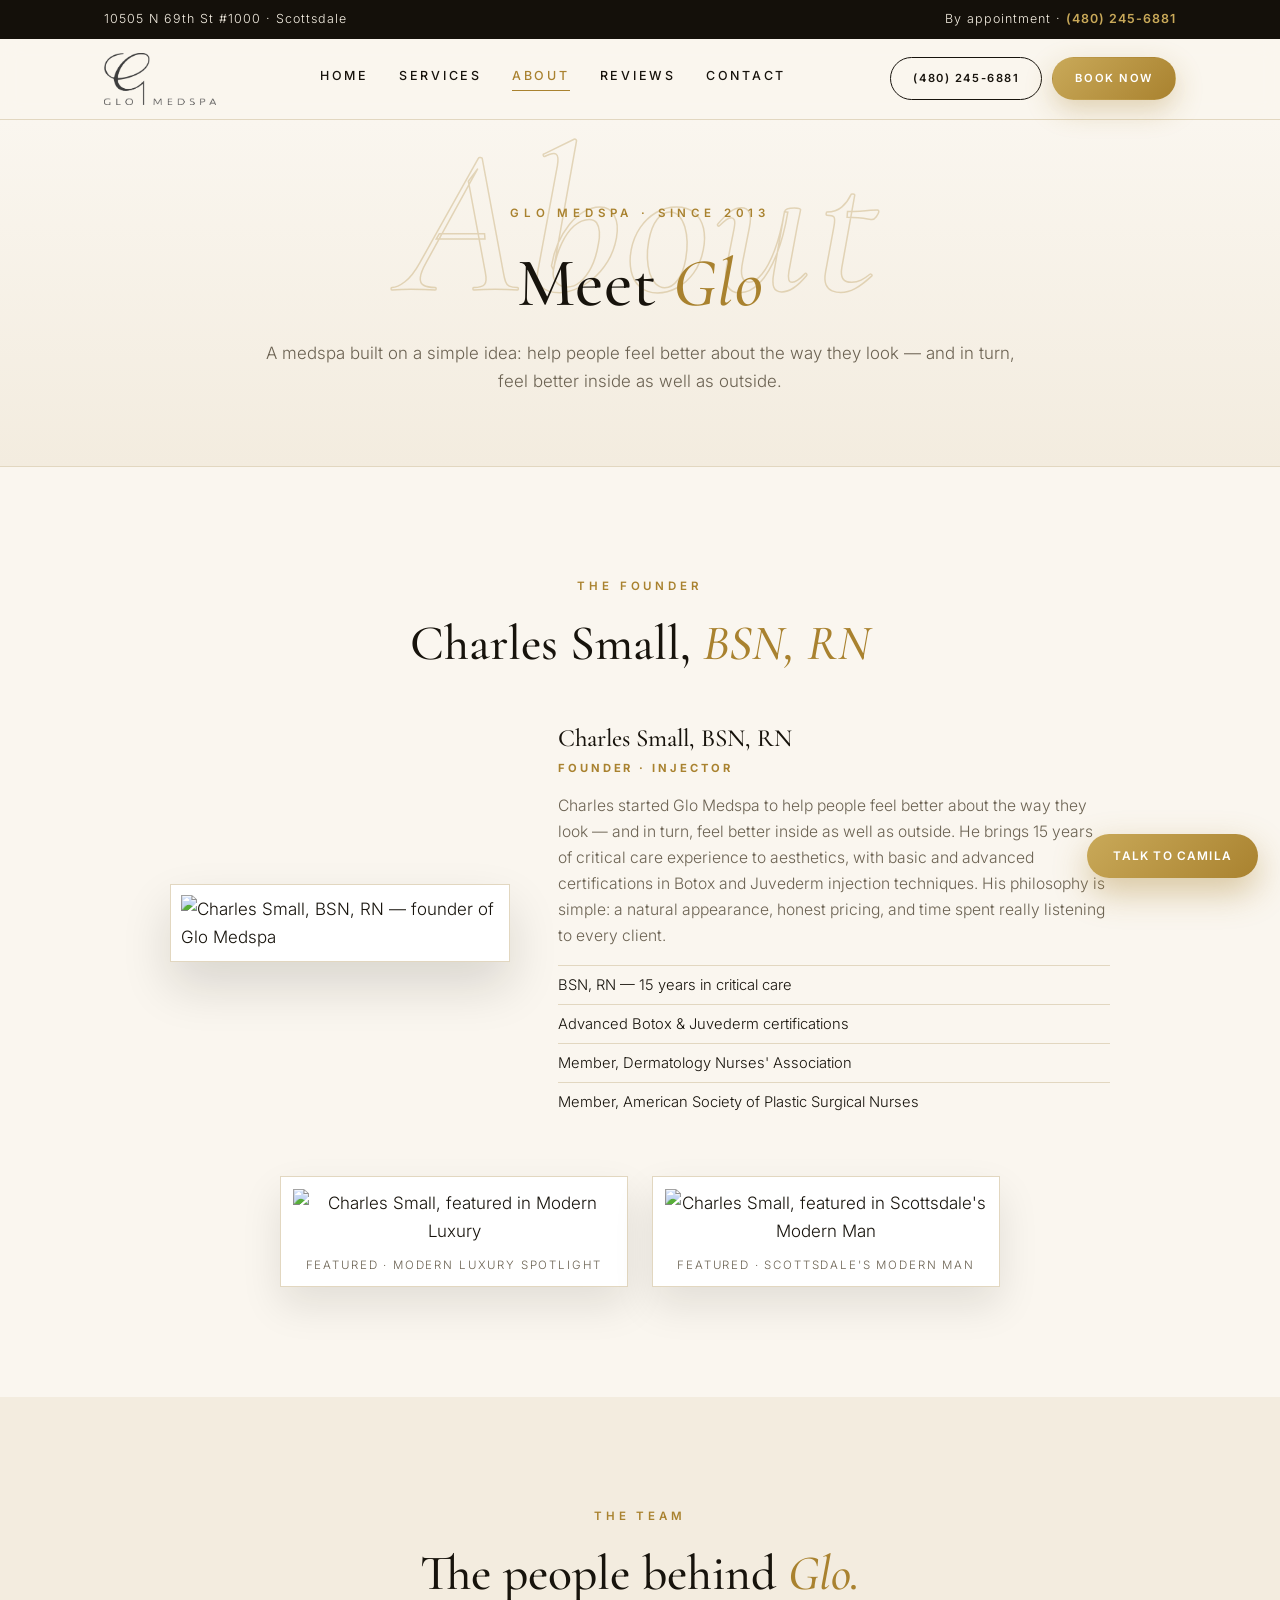
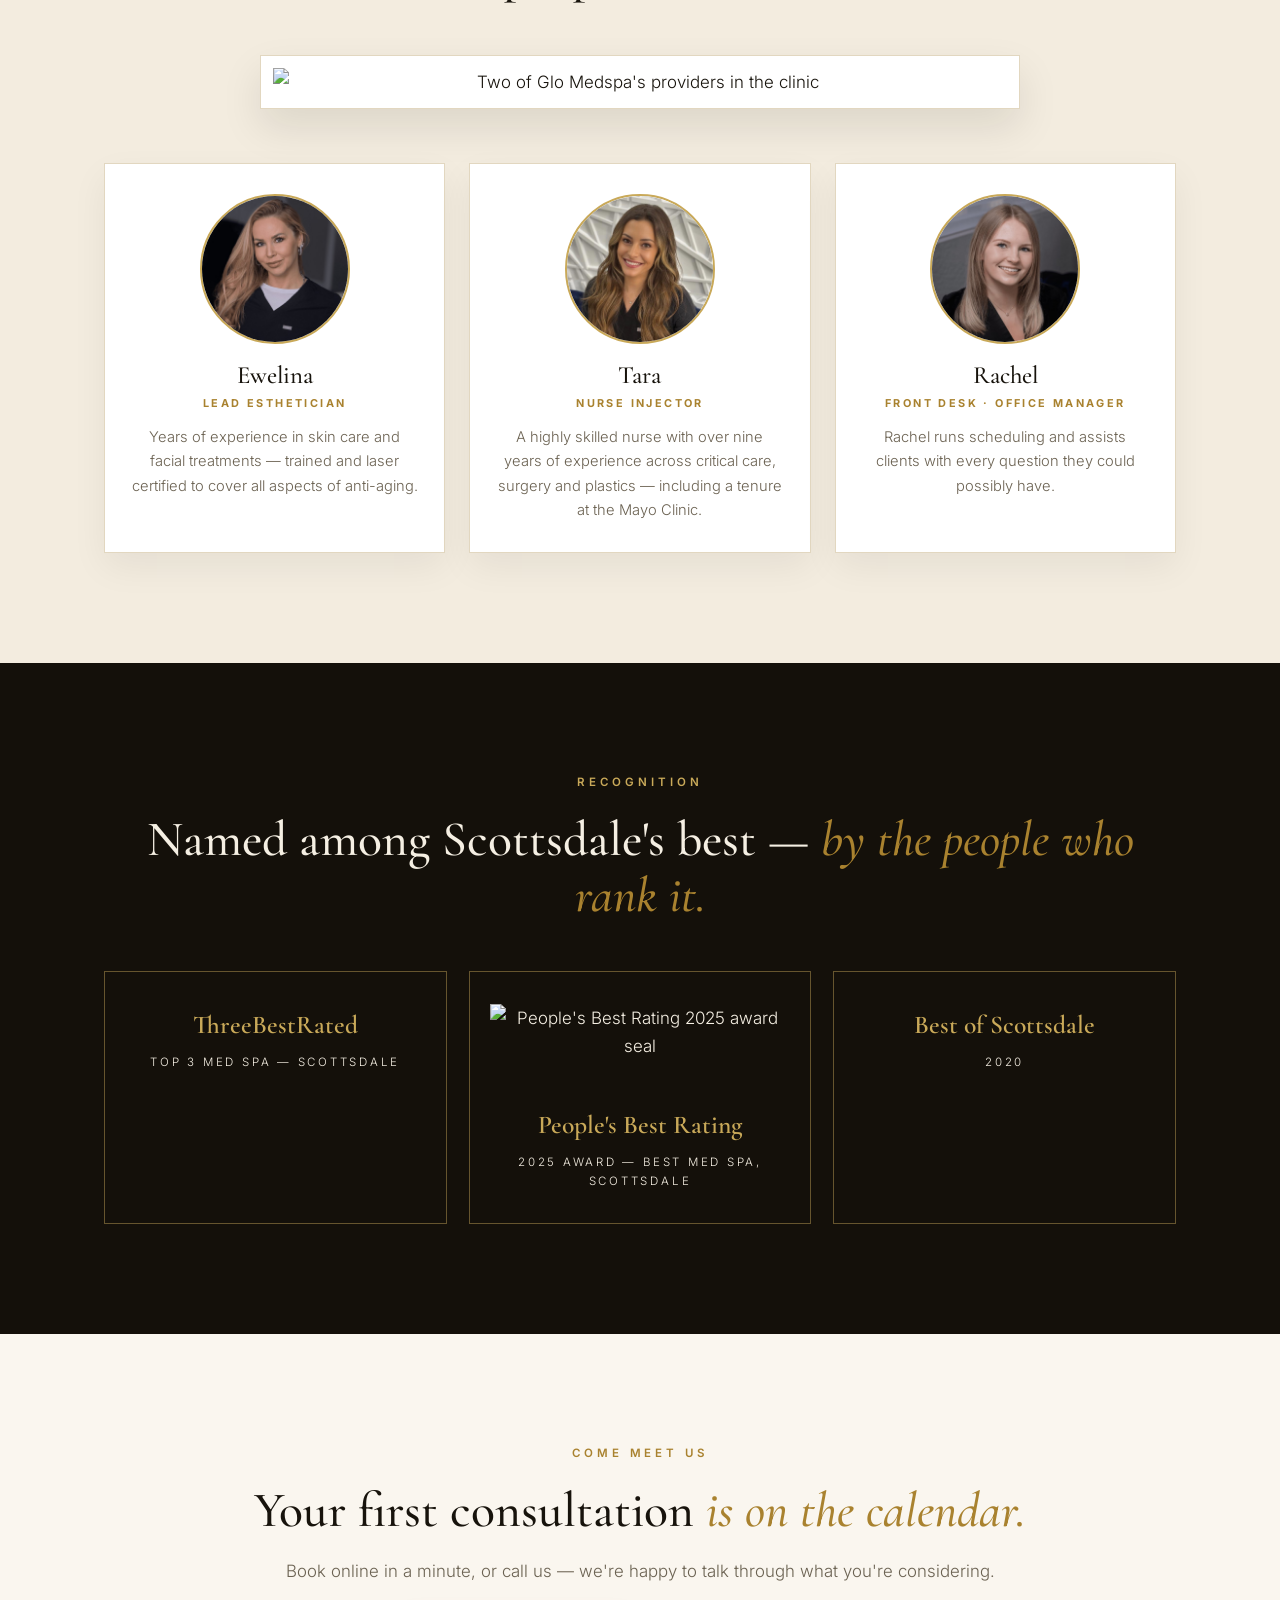
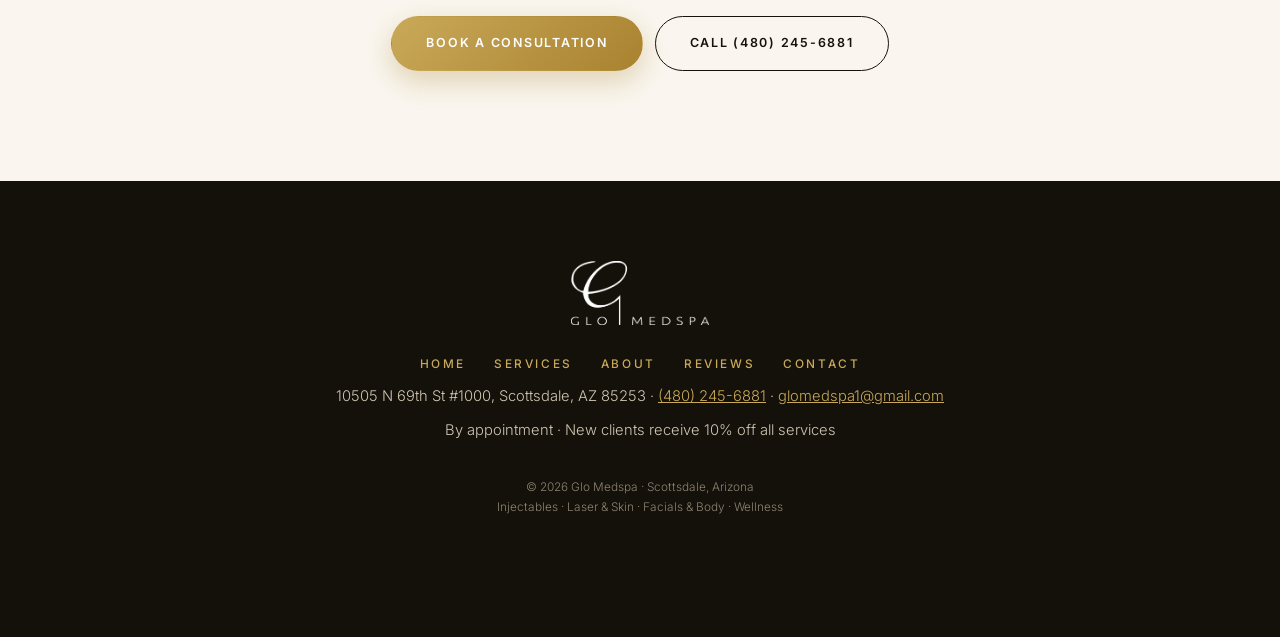
==== about.html @ 13fb78e5 "Replace site with new 5-page version - root files" ====
<!DOCTYPE html>
<html lang="en">
<head>
<meta charset="UTF-8">
<meta name="viewport" content="width=device-width, initial-scale=1.0">
<title>About — Glo Medspa | Scottsdale, AZ</title>
<meta name="description" content="Meet Charles Small, BSN, RN — founder of Glo Medspa in Scottsdale — and the team behind Glo: Ewelina, Tara and Rachel. Natural results, honest advice, never any pressure.">
<link rel="preconnect" href="https://fonts.googleapis.com">
<link rel="preconnect" href="https://fonts.gstatic.com" crossorigin>
<link href="https://fonts.googleapis.com/css2?family=Cormorant+Garamond:ital,wght@0,400;0,500;0,600;1,400;1,500&family=Inter:wght@300;400;500;600;700&display=swap" rel="stylesheet">
<link rel="stylesheet" href="styles.css">
<script type="application/ld+json">{"@context": "https://schema.org", "@type": "MedicalSpa", "name": "Glo Medspa", "telephone": "(480) 245-6881", "email": "glomedspa1@gmail.com", "address": {"@type": "PostalAddress", "streetAddress": "10505 N 69th St #1000", "addressLocality": "Scottsdale", "addressRegion": "AZ", "postalCode": "85253", "addressCountry": "US"}}</script>
<meta property="og:title" content="About — Glo Medspa, Scottsdale">
<meta property="og:description" content="Meet Charles Small and the team behind Glo Medspa — natural results, honest advice, never any pressure.">
<meta property="og:type" content="website">
<meta property="og:image" content="assets/charles-scrubs.jpg">
<link rel="icon" type="image/png" href="favicon.png">
</head>
<body>

<div class="topbar"><div class="wrap">
<span>10505 N 69th St #1000 · Scottsdale</span>
<span>By appointment · <a href="tel:+14802456881">(480) 245-6881</a></span>
</div></div>

<header class="site"><div class="wrap">
<a class="brand" href="index.html"><img src="assets/logo.png" alt="Glo Medspa"></a>
<nav class="main"><a href="index.html">Home</a><a href="services.html">Services</a><a href="about.html" class="active">About</a><a href="reviews.html">Reviews</a><a href="contact.html">Contact</a></nav>
<div class="head-cta"><a class="btn ghost small" href="tel:+14802456881">(480) 245-6881</a><a class="btn solid small" href="https://booknow.appointment-plus.com/82k0ek10/" target="_blank" rel="noopener">Book Now</a></div>
</div></header>

<section class="page-hero">
<div class="ghostword" aria-hidden="true">About</div>
<div class="wrap center">
<p class="eyebrow">Glo Medspa · Since 2013</p>
<h1>Meet <em>Glo</em></h1>
<p class="lede">A medspa built on a simple idea: help people feel better about the way they look — and in turn, feel better inside as well as outside.</p>
</div>
</section>

<section><div class="wrap center">
<div class="kicker">The Founder</div>
<h2>Charles Small, <em>BSN, RN</em></h2>
<div class="person"><img src="assets/charles-scrubs.jpg" alt="Charles Small, BSN, RN — founder of Glo Medspa"><div>
<h3>Charles Small, BSN, RN</h3><div class="role">Founder · Injector</div>
<p>Charles started Glo Medspa to help people feel better about the way they look — and in turn, feel better inside as well as outside. He brings 15 years of critical care experience to aesthetics, with basic and advanced certifications in Botox and Juvederm injection techniques. His philosophy is simple: a natural appearance, honest pricing, and time spent really listening to every client.</p>
<ul><li>BSN, RN — 15 years in critical care</li><li>Advanced Botox &amp; Juvederm certifications</li><li>Member, Dermatology Nurses' Association</li><li>Member, American Society of Plastic Surgical Nurses</li></ul>
</div></div>
<div class="features">
<figure><img src="assets/charles-armchair.jpg" alt="Charles Small, featured in Modern Luxury" loading="lazy"><figcaption>Featured · Modern Luxury Spotlight</figcaption></figure>
<figure><img src="assets/charles-doorway.jpg" alt="Charles Small, featured in Scottsdale's Modern Man" loading="lazy"><figcaption>Featured · Scottsdale's Modern Man</figcaption></figure>
</div>
</div></section>

<section style="background:var(--paper2)"><div class="wrap center">
<div class="kicker">The Team</div>
<h2>The people behind <em>Glo.</em></h2>
<figure class="wide-photo"><img src="assets/team-providers.jpg" alt="Two of Glo Medspa's providers in the clinic" loading="lazy"></figure>
<div class="team-grid">
<article class="member"><img src="assets/ewelina.jpg" alt="Ewelina, lead esthetician at Glo Medspa" loading="lazy"><h3>Ewelina</h3><div class="role">Lead Esthetician</div><p>Years of experience in skin care and facial treatments — trained and laser certified to cover all aspects of anti-aging.</p></article>
<article class="member"><img src="assets/tara.jpg" alt="Tara, nurse injector at Glo Medspa" loading="lazy"><h3>Tara</h3><div class="role">Nurse Injector</div><p>A highly skilled nurse with over nine years of experience across critical care, surgery and plastics — including a tenure at the Mayo Clinic.</p></article>
<article class="member"><img src="assets/rachel.jpg" alt="Rachel, front desk and office manager at Glo Medspa" loading="lazy"><h3>Rachel</h3><div class="role">Front Desk · Office Manager</div><p>Rachel runs scheduling and assists clients with every question they could possibly have.</p></article>
</div>
</div></section>

<section class="awards"><div class="wrap center">
<div class="kicker" style="color:var(--gold-soft)">Recognition</div>
<h2 class="on-dark">Named among Scottsdale's best — <em>by the people who rank it.</em></h2>
<div class="award-row">
<div class="award"><div class="big">ThreeBestRated</div><div class="small">Top 3 Med Spa — Scottsdale</div></div>
<div class="award"><img class="seal" src="assets/award-seal.png" alt="People's Best Rating 2025 award seal"><div class="big">People's Best Rating</div><div class="small">2025 Award — Best Med Spa, Scottsdale</div></div>
<div class="award"><div class="big">Best of Scottsdale</div><div class="small">2020</div></div>
</div>
</div></section>

<section class="cta-band" style="background:var(--paper);border-top:none"><div class="wrap center">
<div class="kicker">Come Meet Us</div>
<h2>Your first consultation <em>is on the calendar.</em></h2>
<p class="lede">Book online in a minute, or call us — we're happy to talk through what you're considering.</p>
<div class="btns"><a class="btn solid" href="https://booknow.appointment-plus.com/82k0ek10/" target="_blank" rel="noopener">Book a Consultation</a><a class="btn ghost" href="tel:+14802456881">Call (480) 245-6881</a></div>
</div></section>

<footer class="site"><div class="wrap">
<img class="foot-logo" src="assets/logo.png" alt="Glo Medspa">
<nav class="foot-nav"><a href="index.html">Home</a><a href="services.html">Services</a><a href="about.html">About</a><a href="reviews.html">Reviews</a><a href="contact.html">Contact</a></nav>
<p class="foot-line">10505 N 69th St #1000, Scottsdale, AZ 85253 · <a href="tel:+14802456881">(480) 245-6881</a> · <a href="mailto:glomedspa1@gmail.com">glomedspa1@gmail.com</a></p>
<p class="foot-line">By appointment · New clients receive 10% off all services</p>
<p class="foot-small">© 2026 Glo Medspa · Scottsdale, Arizona<br>Injectables · Laser &amp; Skin · Facials &amp; Body · Wellness</p>
</div></footer>

<div class="stickybar"><a href="tel:+14802456881">Call</a><a class="primary" href="https://booknow.appointment-plus.com/82k0ek10/" target="_blank" rel="noopener">Book</a><a href="https://www.google.com/maps/search/?api=1&query=10505+N+69th+St+%231000+Scottsdale+AZ+85253" target="_blank" rel="noopener">Directions</a></div>
<button class="chat-launcher" id="chatOpen" type="button">Talk to Camila</button>
<div class="chat-panel" id="chatPanel">
<div class="cp-head"><div class="nm">Camila — Glo Medspa</div><div class="lbl">Front Desk</div></div>
<div class="cp-body" id="cpBody"><div class="cp-msg" id="cpGreeting"></div></div>
<div class="cp-quick" id="cpQuick"></div>
<div class="cp-foot">Prefer to call? <a href="tel:+14802456881">(480) 245-6881</a></div>
</div>
<script>window.BIZ = {"name": "Glo Medspa", "short": "Glo", "phone": "(480) 245-6881", "tel": "+14802456881", "kb": {"greeting": "Hi, thanks for calling Glo Medspa, this is Camila — how can I help you today?", "services": "Glo offers injectables (Botox, Dysport, fillers, PDO threads), laser treatments, facials, body contouring and wellness injections. What are you interested in?", "book": "Wonderful — you can book instantly on our booking page, or give me your name and what you'd like, and I'll capture the request now.", "location": "We're at 10505 N 69th St #1000, Scottsdale. Directions are on the Contact page.", "price": "Pricing depends on your treatment plan, so Charles goes over it honestly at your consultation — no pressure, ever. New clients receive 10% off all services. Shall I book you a consultation?", "hours": "Glo sees clients by appointment, and same-day appointments are often available. I can book you right now — what day works for you?"}};</script>
<script src="widget.js"></script>
</body>
</html>
---- styles.css ----
:root{
  --paper:#FAF6EF; --paper2:#F3ECDF; --ink:#17130C; --ink2:#241D12;
  --gold:#A9822F; --gold-soft:#C9A959; --line:#E2D7C0; --mut:#6B6252;
  --dark:#14100A; --bone:#F5EFE3;
  --serif:'Cormorant Garamond',Georgia,serif; --sans:'Inter',-apple-system,'Segoe UI',sans-serif;
}
*{margin:0;padding:0;box-sizing:border-box}
html{scroll-behavior:smooth}
body{background:var(--paper);color:var(--ink);font-family:var(--sans);font-weight:300;line-height:1.65;font-size:17px;text-align:center}
img{max-width:100%;display:block}
a{color:var(--gold)}
.wrap{max-width:1120px;margin:0 auto;padding:0 24px}
.center{text-align:center}
h1,h2,h3{font-family:var(--serif);font-weight:500;line-height:1.12;color:var(--ink)}
h1{font-size:clamp(2.5rem,5.6vw,4.3rem);letter-spacing:.01em}
h2{font-size:clamp(2rem,4.2vw,3.1rem)}
h2 em,h1 em{font-style:italic;color:var(--gold)}
h3{font-size:1.55rem}
section{padding:110px 0}
.eyebrow{letter-spacing:.42em;text-transform:uppercase;font-size:.72rem;font-weight:600;color:var(--gold);margin-bottom:22px}
.kicker{letter-spacing:.34em;text-transform:uppercase;font-size:.72rem;font-weight:600;color:var(--gold);margin-bottom:20px}
.lede{max-width:760px;margin:20px auto 0;color:var(--mut);font-size:1.06rem}
.btn{display:inline-block;font-family:var(--sans);font-weight:600;letter-spacing:.14em;text-transform:uppercase;font-size:.78rem;padding:16px 34px;border-radius:999px;text-decoration:none;border:1px solid var(--gold);transition:all .25s;cursor:pointer;background:none}
.btn.solid{background:linear-gradient(135deg,var(--gold-soft),var(--gold));color:#fff;border-color:transparent;box-shadow:0 10px 28px rgba(169,130,47,.32)}
.btn.solid:hover{transform:translateY(-2px);box-shadow:0 14px 34px rgba(169,130,47,.4)}
.btn.ghost{background:transparent;color:var(--ink);border-color:var(--ink)}
.btn.ghost:hover{border-color:var(--gold);color:var(--gold)}
.btn.on-dark{background:transparent;color:var(--bone);border-color:var(--bone)}
.btn.small{padding:11px 22px;font-size:.7rem}
/* top bar + header */
.topbar{background:var(--dark);color:var(--bone);font-size:.78rem;letter-spacing:.08em;padding:9px 0}
.topbar .wrap{display:flex;justify-content:space-between;gap:16px;flex-wrap:wrap}
.topbar a{color:var(--gold-soft);text-decoration:none;font-weight:600}
header.site{position:sticky;top:0;z-index:60;background:rgba(250,246,239,.94);backdrop-filter:blur(10px);border-bottom:1px solid var(--line)}
header.site .wrap{display:flex;align-items:center;justify-content:space-between;gap:18px;padding-top:14px;padding-bottom:14px}
.brand img{height:52px;width:auto}
nav.main{display:flex;gap:30px}
nav.main a{color:var(--ink);text-decoration:none;font-size:.78rem;letter-spacing:.22em;text-transform:uppercase;font-weight:500;padding-bottom:3px}
nav.main a:hover{color:var(--gold)}
nav.main a.active{color:var(--gold);border-bottom:1px solid var(--gold)}
.head-cta{display:flex;gap:10px;align-items:center}
.head-cta .btn{white-space:nowrap}
/* home hero — three planes: outlined word behind, photo mid, CTA overlapping */
.hero{position:relative;padding:84px 0 0;overflow:hidden;background:linear-gradient(180deg,var(--paper) 0%,var(--paper2) 100%)}
.ghostword{position:absolute;top:2px;left:50%;transform:translateX(-50%);font-family:var(--serif);font-style:italic;font-weight:600;font-size:clamp(9rem,26vw,21rem);line-height:1;color:transparent;-webkit-text-stroke:1.5px rgba(169,130,47,.28);letter-spacing:.02em;pointer-events:none;user-select:none;z-index:0}
.hero-grid{position:relative;z-index:2;display:grid;grid-template-columns:1.05fr .95fr;gap:40px;align-items:center;text-align:center}
.hero-txt{position:relative;z-index:3}
.hero .sub{max-width:560px;margin:24px auto 0;color:var(--mut);font-size:1.08rem}
.hero-btns{margin-top:32px;display:flex;gap:12px;justify-content:center;flex-wrap:wrap}
.hero-fig{position:relative;z-index:2;max-width:480px;margin:0 auto;width:100%}
.hero-fig figure{background:#fff;padding:14px 14px 0;border:1px solid var(--line);box-shadow:0 30px 60px rgba(23,19,12,.14);position:relative}
.hero-fig figure::after{content:"";position:absolute;inset:0;transform:translate(14px,14px);border:1px solid var(--gold-soft);z-index:-1}
.hero-fig img{width:100%;height:auto}
.hero-fig figcaption{display:flex;justify-content:space-between;gap:10px;padding:13px 4px;font-size:.74rem;letter-spacing:.18em;text-transform:uppercase;color:var(--mut)}
.hero-book{position:relative;z-index:3;margin-top:-24px}
@media(min-width:901px){.hero-txt{margin-right:-64px}}
.trust{position:relative;z-index:2;margin:64px auto 0;border-top:1px solid var(--line);padding:34px 0 44px}
.trust .grid{display:grid;grid-template-columns:repeat(4,1fr);gap:0}
.trust .cell{padding:0 18px}
.trust .cell + .cell{border-left:1px solid var(--line)}
.trust .big{font-family:var(--serif);font-size:1.5rem;font-weight:600}
.trust .small{font-size:.82rem;color:var(--mut);margin-top:4px}
/* subpage hero */
.page-hero{position:relative;padding:84px 0 70px;overflow:hidden;background:linear-gradient(180deg,var(--paper) 0%,var(--paper2) 100%);border-bottom:1px solid var(--line)}
.page-hero .ghostword{font-size:clamp(6rem,17vw,13rem);top:0}
.page-hero .wrap{position:relative;z-index:2}
.page-hero .lede{margin-top:18px}
/* service overview cards (home) */
.svc-cards{display:grid;grid-template-columns:repeat(2,1fr);gap:24px;margin-top:54px;text-align:center}
.svc-card{background:#fff;border:1px solid var(--line);overflow:hidden;box-shadow:0 14px 34px rgba(23,19,12,.06)}
.svc-card .ph{position:relative;height:260px;overflow:hidden}
.svc-card .ph img{width:100%;height:100%;object-fit:cover;object-position:center top}
.svc-card .ph .chip{position:absolute;left:0;bottom:0;background:var(--dark);color:var(--gold-soft);font-size:.66rem;font-weight:700;letter-spacing:.22em;text-transform:uppercase;padding:8px 14px}
.svc-card .pad{padding:28px 30px 32px}
.svc-card h3{margin-bottom:10px}
.svc-card p{color:var(--mut);font-size:.95rem;margin-bottom:18px}
.svc-card .more{font-size:.74rem;font-weight:700;letter-spacing:.2em;text-transform:uppercase;text-decoration:none}
.svc-card .more:hover{text-decoration:underline}
/* full-bleed photo band */
.band-photo{position:relative;padding:0;height:440px;overflow:hidden}
.band-photo img{width:100%;height:100%;object-fit:cover;object-position:center}
.band-photo .shade{position:absolute;inset:0;background:linear-gradient(180deg,rgba(20,16,10,.42),rgba(20,16,10,.58));display:flex;align-items:center;justify-content:center}
.band-photo .in{max-width:820px;padding:0 24px;color:var(--bone)}
.band-photo h2{color:var(--bone)}
.band-photo p{margin-top:14px;font-size:1.05rem;color:#EDE5D2}
/* meet charles teaser */
.teaser{display:grid;grid-template-columns:360px 1fr;gap:52px;max-width:940px;margin:54px auto 0;align-items:center;text-align:center}
.teaser figure{background:#fff;padding:12px 12px 0;border:1px solid var(--line);box-shadow:0 24px 50px rgba(23,19,12,.13);position:relative}
.teaser figure::after{content:"";position:absolute;inset:0;transform:translate(12px,12px);border:1px solid var(--gold-soft);z-index:-1}
.teaser figcaption{padding:11px 4px;font-size:.72rem;letter-spacing:.18em;text-transform:uppercase;color:var(--mut)}
.teaser .role{letter-spacing:.26em;text-transform:uppercase;font-size:.7rem;font-weight:700;color:var(--gold);margin:6px 0 16px}
.teaser p{color:var(--mut);font-size:.98rem;margin-bottom:20px}
/* services page groups */
.group{padding:84px 0}
.group.alt{background:var(--paper2)}
.group .photo-row{display:grid;gap:20px;margin:44px auto 0;max-width:960px}
.group .photo-row.c1{grid-template-columns:1fr;max-width:760px}
.group .photo-row.c2{grid-template-columns:1fr 1fr}
.group .photo-row.c3{grid-template-columns:repeat(3,1fr)}
.group .photo-row figure{border:1px solid var(--line);background:#fff;padding:10px 10px 0;box-shadow:0 16px 36px rgba(23,19,12,.08)}
.group .photo-row .ph{height:340px;overflow:hidden}
.group .photo-row.c1 .ph{height:400px}
.group .photo-row img{width:100%;height:100%;object-fit:cover;object-position:center top}
.group .photo-row figcaption{padding:10px 4px;font-size:.7rem;letter-spacing:.18em;text-transform:uppercase;color:var(--mut)}
.names{list-style:none;max-width:820px;margin:44px auto 0;display:grid;grid-template-columns:1fr 1fr;gap:0 44px;text-align:center}
.names li{padding:11px 6px;border-top:1px solid var(--line);font-size:1rem;color:var(--ink2)}
.names li:last-child,.names li:nth-last-child(2):nth-child(odd){border-bottom:1px solid var(--line)}
.group .gdesc{max-width:720px;margin:18px auto 0;color:var(--mut);font-size:1rem}
.group .gbtn{margin-top:36px}
/* about — person + team */
.person{display:grid;grid-template-columns:340px 1fr;gap:48px;max-width:940px;margin:54px auto 0;text-align:left;align-items:center}
.person img{border:1px solid var(--line);box-shadow:0 24px 50px rgba(23,19,12,.14);background:#fff;padding:10px}
.person .role{letter-spacing:.26em;text-transform:uppercase;font-size:.7rem;font-weight:700;color:var(--gold);margin:6px 0 16px}
.person p{color:var(--mut);font-size:.98rem;margin-bottom:16px}
.person ul{list-style:none}
.person li{padding:7px 0;border-top:1px solid var(--line);font-size:.92rem}
.features{display:grid;grid-template-columns:1fr 1fr;gap:24px;max-width:720px;margin:54px auto 0}
.features figure{background:#fff;padding:12px 12px 0;border:1px solid var(--line);box-shadow:0 18px 40px rgba(23,19,12,.1)}
.features figcaption{padding:11px 4px;font-size:.72rem;letter-spacing:.16em;text-transform:uppercase;color:var(--mut)}
.wide-photo{max-width:760px;margin:54px auto 0;border:1px solid var(--line);background:#fff;padding:12px;box-shadow:0 18px 40px rgba(23,19,12,.1)}
.team-grid{display:grid;grid-template-columns:repeat(3,1fr);gap:24px;margin-top:54px}
.member{background:#fff;border:1px solid var(--line);padding:30px 26px;box-shadow:0 14px 34px rgba(23,19,12,.06)}
.member img{width:150px;height:150px;object-fit:cover;border-radius:50%;margin:0 auto 18px;border:2px solid var(--gold-soft)}
.member .role{letter-spacing:.22em;text-transform:uppercase;font-size:.68rem;font-weight:700;color:var(--gold);margin:5px 0 12px}
.member p{color:var(--mut);font-size:.92rem}
/* awards dark band */
.awards{background:var(--dark);color:var(--bone)}
.awards h2{color:var(--bone)}
.on-dark{color:var(--bone)}
.award-row{display:grid;grid-template-columns:repeat(3,1fr);gap:22px;margin-top:48px;align-items:stretch}
.award{border:1px solid rgba(201,169,89,.45);padding:32px 20px}
.award .big{font-family:var(--serif);font-size:1.6rem;font-weight:600;color:var(--gold-soft)}
.award .small{letter-spacing:.24em;text-transform:uppercase;font-size:.72rem;margin-top:6px;color:var(--bone)}
.award .seal{height:86px;width:auto;margin:0 auto 14px}
/* reviews */
.rev-grid{display:grid;grid-template-columns:repeat(3,1fr);gap:22px;margin-top:48px}
.rev{background:#fff;border:1px solid var(--line);padding:34px 28px;box-shadow:0 14px 34px rgba(23,19,12,.06)}
.rev .stars{color:var(--gold);letter-spacing:.3em;margin-bottom:16px}
.rev blockquote{font-family:var(--serif);font-size:1.14rem;line-height:1.5;font-style:italic}
.rev .who{margin-top:18px;font-weight:600;font-size:.85rem;letter-spacing:.1em;text-transform:uppercase}
.rev .src{font-size:.76rem;color:var(--mut)}
.rating-big{font-family:var(--serif);font-size:clamp(3.4rem,8vw,5.5rem);font-weight:600;color:var(--gold);line-height:1;margin-top:26px}
/* visit / contact */
.visit-grid{display:grid;grid-template-columns:1fr 1fr;gap:40px;max-width:920px;margin:48px auto 0;text-align:center;align-items:start}
.visit-info p{margin-bottom:12px}
.big-tel{font-family:var(--serif);font-size:2rem;font-weight:600;color:var(--ink);text-decoration:none}
.visit-note{background:#fff;border:1px solid var(--line);padding:32px;box-shadow:0 14px 34px rgba(23,19,12,.06)}
.visit-note p{color:var(--mut);font-size:.97rem;margin-bottom:14px}
.visit-note p b{color:var(--ink)}
.storefront{max-width:920px;margin:48px auto 0;border:1px solid var(--line);background:#fff;padding:12px;box-shadow:0 18px 40px rgba(23,19,12,.1)}
.storefront .ph{height:380px;overflow:hidden}
.storefront img{width:100%;height:100%;object-fit:cover;object-position:center}
form.cform{max-width:560px;margin:0 auto;text-align:left;background:#fff;border:1px solid var(--line);padding:38px;box-shadow:0 18px 40px rgba(23,19,12,.08)}
form.cform label{display:block;font-size:.74rem;letter-spacing:.18em;text-transform:uppercase;font-weight:600;margin:18px 0 7px;color:var(--ink)}
form.cform label:first-child{margin-top:0}
form.cform input,form.cform select,form.cform textarea{width:100%;padding:13px 15px;border:1px solid var(--line);background:var(--paper);font-family:var(--sans);font-size:.95rem;color:var(--ink)}
form.cform .row{display:grid;grid-template-columns:1fr 1fr;gap:16px}
form.cform button{width:100%;margin-top:26px}
.form-note{font-size:.8rem;color:var(--mut);margin-top:16px;text-align:center}
.form-ok{display:none;max-width:560px;margin:0 auto;background:#fff;border:1px solid var(--gold-soft);padding:38px}
.form-ok h3{margin-bottom:10px}
.form-ok p{color:var(--mut)}
/* cta band */
.cta-band{background:var(--paper2);border-top:1px solid var(--line)}
.cta-band .btns{margin-top:30px;display:flex;gap:12px;justify-content:center;flex-wrap:wrap}
/* footer */
footer.site{background:var(--dark);color:var(--bone);padding:80px 0 120px}
footer.site a{color:var(--gold-soft)}
.foot-logo{height:64px;width:auto;margin:0 auto;filter:brightness(0) invert(1)}
.foot-nav{display:flex;gap:28px;justify-content:center;flex-wrap:wrap;margin:30px 0 8px}
.foot-nav a{color:var(--bone);text-decoration:none;font-size:.74rem;letter-spacing:.22em;text-transform:uppercase;font-weight:500}
.foot-nav a:hover{color:var(--gold-soft)}
.foot-line{font-size:.92rem;color:#CFC6B2;margin-top:10px}
.foot-small{max-width:760px;margin:34px auto 0;font-size:.74rem;color:#8d8471;line-height:1.7}
/* sticky bars + chat */
.stickybar{display:none}
.chat-launcher{position:fixed;right:22px;bottom:22px;z-index:80;background:linear-gradient(135deg,var(--gold-soft),var(--gold));color:#fff;border:none;border-radius:999px;padding:15px 26px;font-family:var(--sans);font-weight:600;letter-spacing:.1em;text-transform:uppercase;font-size:.74rem;cursor:pointer;box-shadow:0 14px 34px rgba(169,130,47,.42)}
.chat-panel{position:fixed;right:22px;bottom:84px;z-index:81;width:350px;max-width:calc(100vw - 32px);background:#fff;border:1px solid var(--line);box-shadow:0 30px 70px rgba(23,19,12,.3);display:none;flex-direction:column;overflow:hidden;border-radius:14px;text-align:left}
.chat-panel.open{display:flex}
.cp-head{background:var(--dark);color:var(--bone);padding:15px 18px}
.cp-head .nm{font-family:var(--serif);font-size:1.12rem}
.cp-head .lbl{font-size:.64rem;letter-spacing:.18em;text-transform:uppercase;color:var(--gold-soft)}
.cp-body{padding:16px;display:flex;flex-direction:column;gap:9px;max-height:300px;overflow-y:auto}
.cp-msg{max-width:86%;padding:10px 14px;border-radius:15px;font-size:.88rem;line-height:1.5;background:var(--ink);color:var(--bone);align-self:flex-start;border-bottom-left-radius:4px}
.cp-msg.me{background:#EFE8D8;color:var(--ink);align-self:flex-end;border-bottom-left-radius:15px;border-bottom-right-radius:4px}
.cp-quick{display:flex;flex-wrap:wrap;gap:8px;padding:0 16px 14px}
.cp-quick button{background:var(--paper);border:1px solid var(--gold);color:var(--ink);border-radius:999px;padding:8px 14px;font-size:.76rem;cursor:pointer;font-family:var(--sans)}
.cp-quick button:hover{background:var(--gold);color:#fff}
.cp-foot{padding:12px 16px;border-top:1px solid var(--line);font-size:.76rem;color:var(--mut)}
@media(max-width:900px){
  nav.main{display:none}
  .rev-grid,.team-grid,.award-row{grid-template-columns:1fr}
  .svc-cards{grid-template-columns:1fr}
  .person{grid-template-columns:1fr;text-align:center}
  .person img{margin:0 auto;max-width:300px}
  .person ul{text-align:center}
  .teaser{grid-template-columns:1fr;max-width:440px}
  .teaser figure{max-width:340px;margin:0 auto}
  .hero-grid{grid-template-columns:1fr}
  .hero-fig{max-width:400px}
  .trust .grid{grid-template-columns:1fr 1fr;gap:26px 0}
  .trust .cell + .cell{border-left:none}
  .visit-grid{grid-template-columns:1fr}
  .group .photo-row.c2,.group .photo-row.c3{grid-template-columns:1fr}
  .group .photo-row .ph,.group .photo-row.c1 .ph{height:300px}
  .names{grid-template-columns:1fr}
  .features{grid-template-columns:1fr;max-width:340px}
  .band-photo{height:340px}
  section{padding:76px 0}
}
@media(max-width:640px){
  .head-cta .btn.ghost{display:none}
  .topbar .wrap{justify-content:center}
  .stickybar{display:flex;position:fixed;left:0;right:0;bottom:0;z-index:70;background:var(--dark);border-top:1px solid rgba(201,169,89,.4)}
  .stickybar a{flex:1;text-align:center;padding:15px 0;color:var(--bone);text-decoration:none;font-size:.76rem;letter-spacing:.16em;text-transform:uppercase;font-weight:600}
  .stickybar a.primary{background:linear-gradient(135deg,var(--gold-soft),var(--gold));color:#fff}
  .chat-launcher{bottom:66px;right:12px;padding:10px 15px;font-size:.64rem;letter-spacing:.08em;box-shadow:0 8px 20px rgba(169,130,47,.38)}
  .chat-panel{bottom:136px}
  form.cform{padding:28px 22px}
  form.cform .row{grid-template-columns:1fr}
  footer.site{padding-bottom:150px}
}
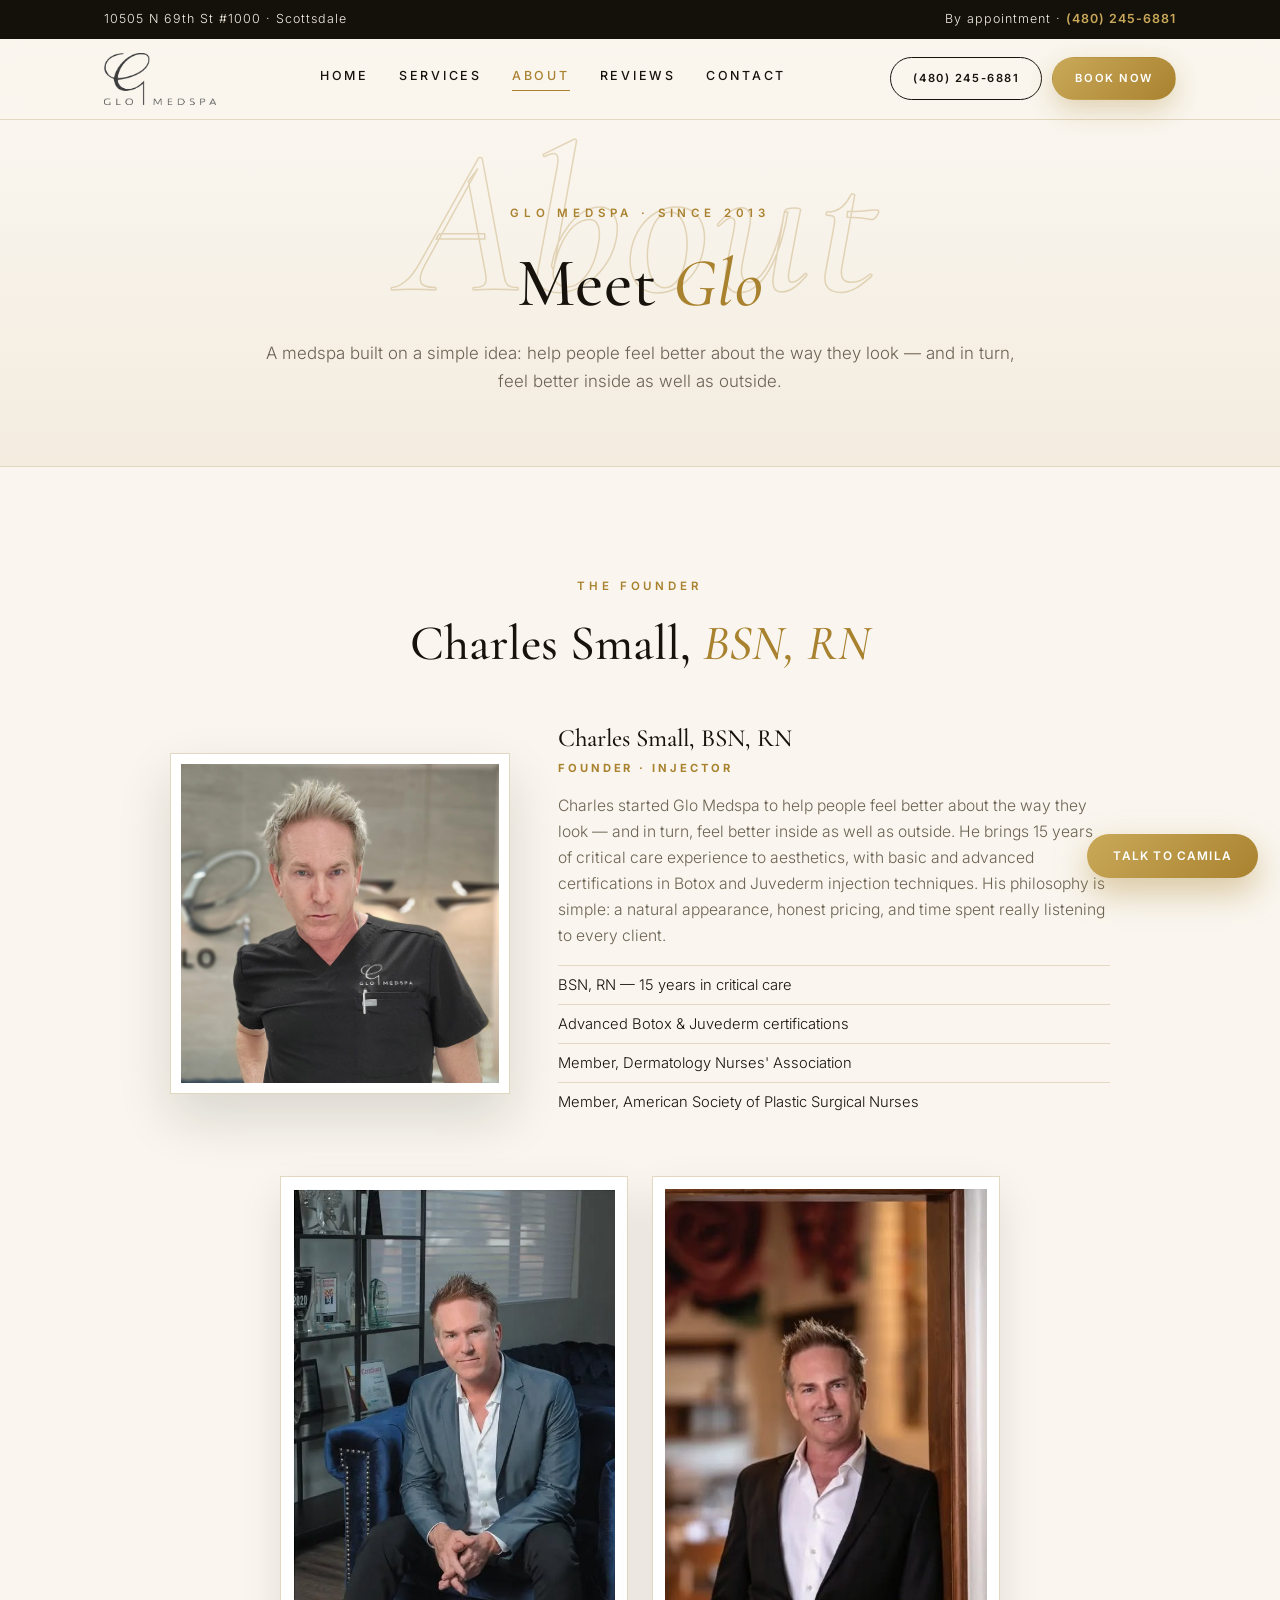
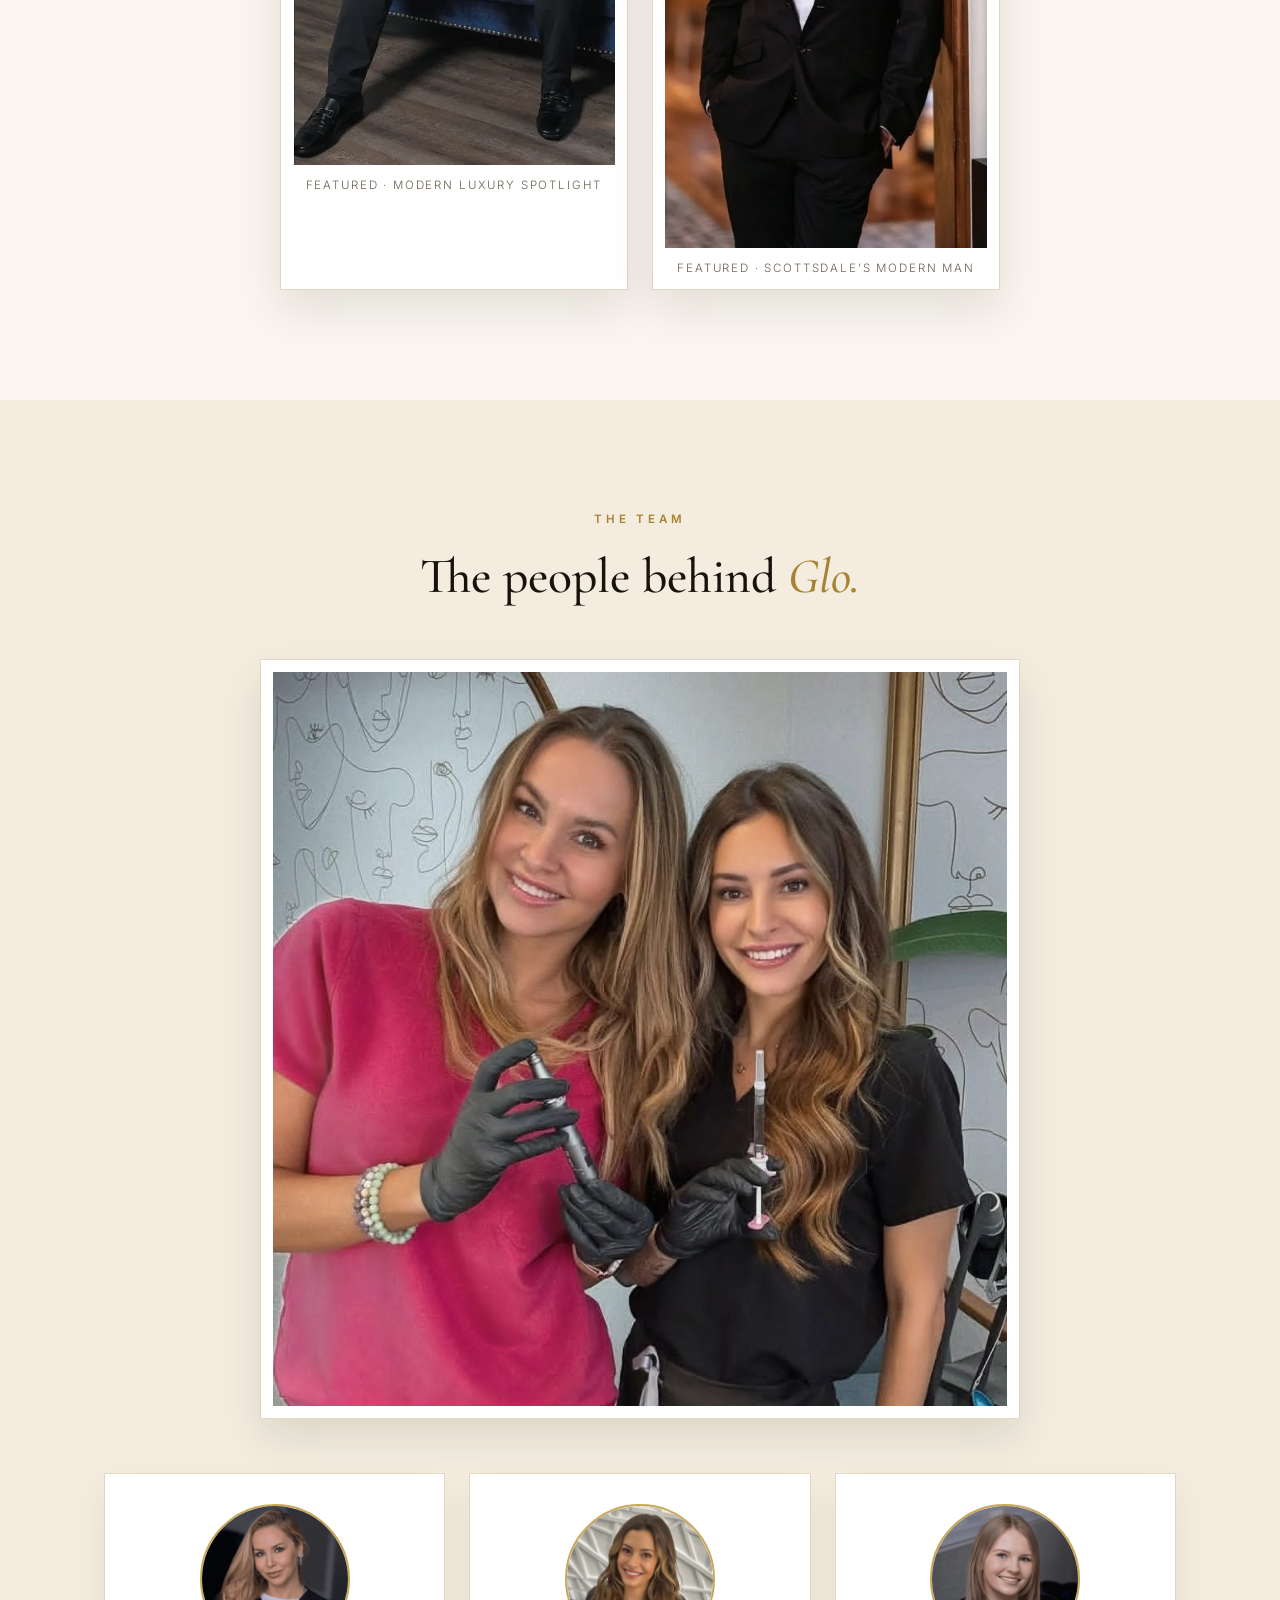
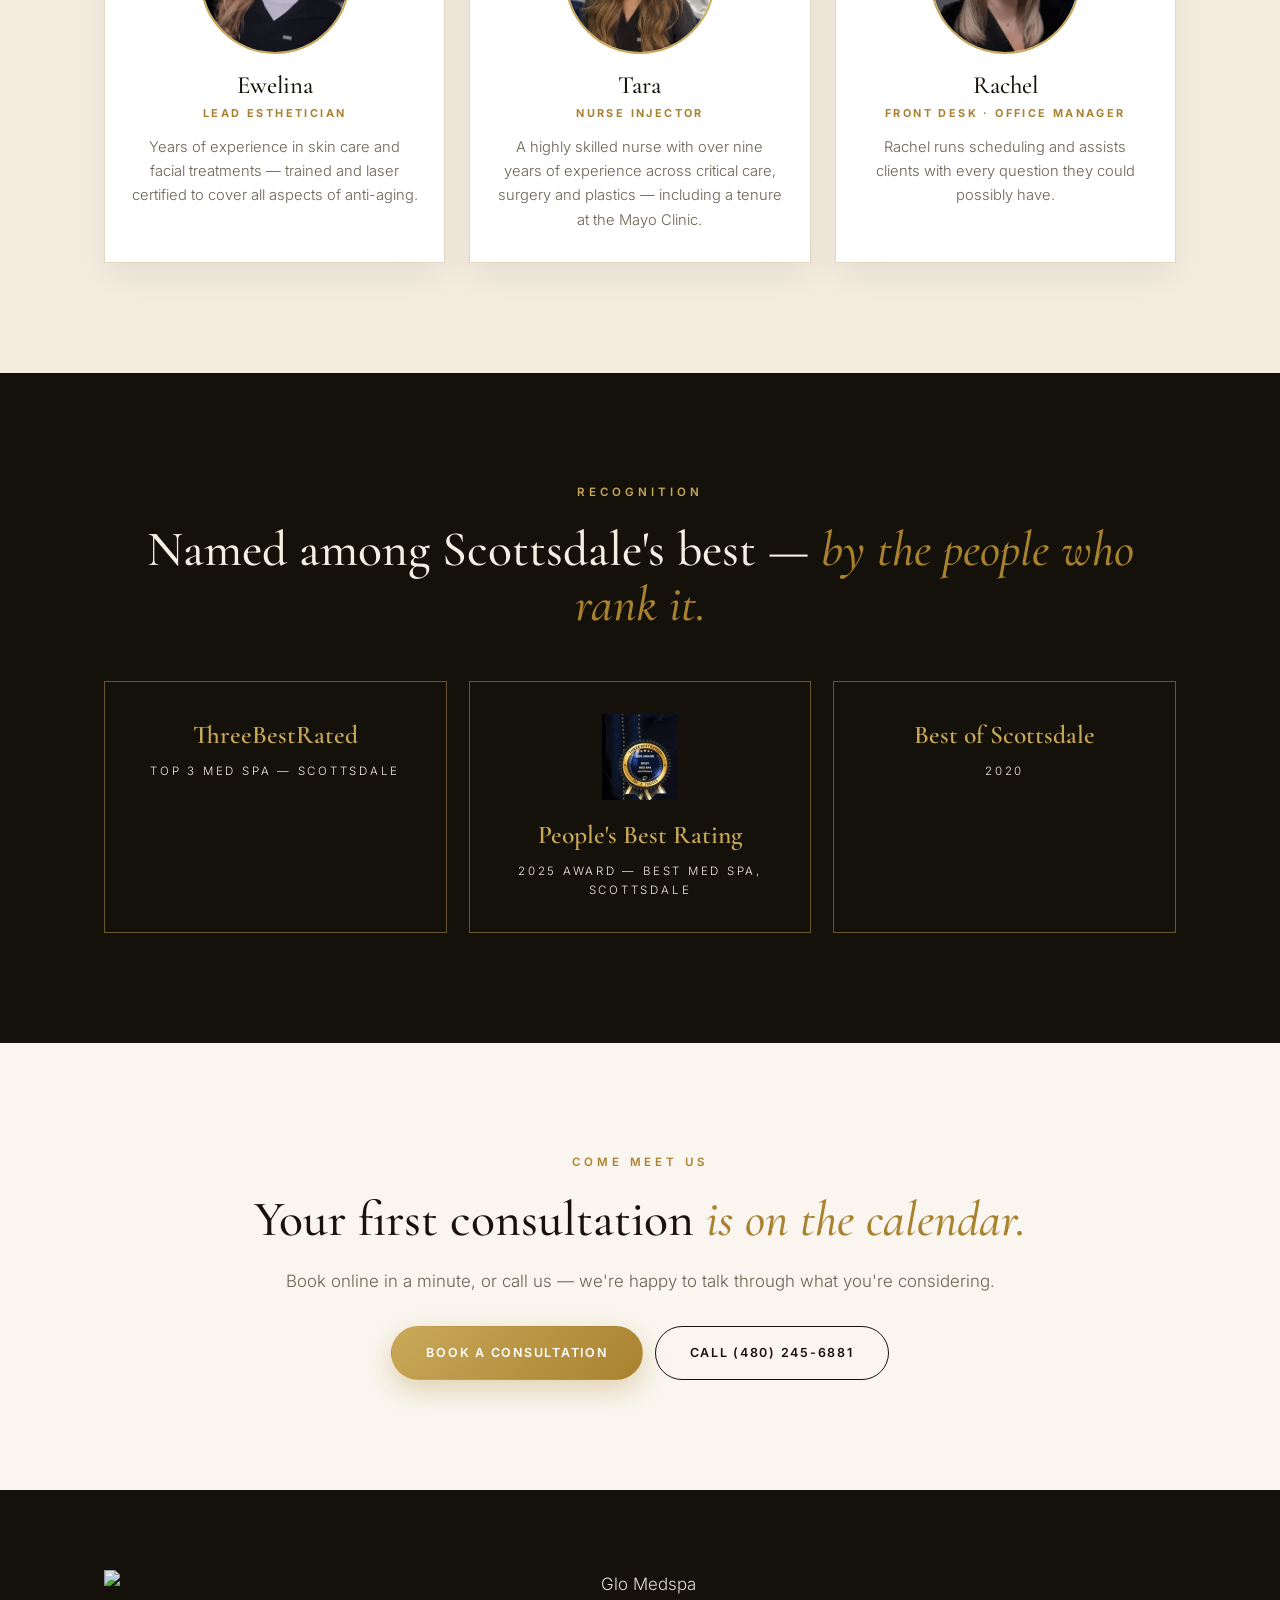
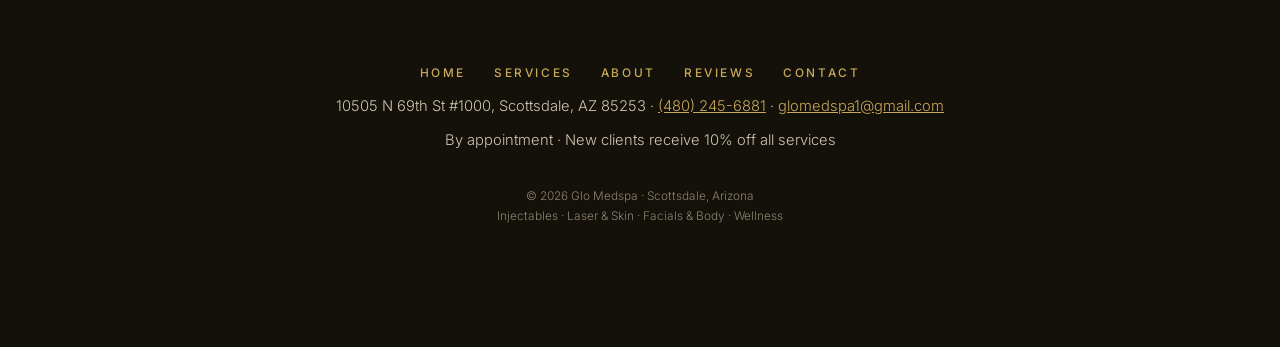
==== commit 2382e21f: "Add files via upload" ====
--- a/about.html
+++ b/about.html
@@ -81,7 +81,7 @@
 </div></section>
 
 <footer class="site"><div class="wrap">
-<img class="foot-logo" src="assets/logo.png" alt="Glo Medspa">
+<img class="foot-logo" src="assets/logo-footer.png" alt="Glo Medspa">
 <nav class="foot-nav"><a href="index.html">Home</a><a href="services.html">Services</a><a href="about.html">About</a><a href="reviews.html">Reviews</a><a href="contact.html">Contact</a></nav>
 <p class="foot-line">10505 N 69th St #1000, Scottsdale, AZ 85253 · <a href="tel:+14802456881">(480) 245-6881</a> · <a href="mailto:glomedspa1@gmail.com">glomedspa1@gmail.com</a></p>
 <p class="foot-line">By appointment · New clients receive 10% off all services</p>
--- a/styles.css
+++ b/styles.css
@@ -166,7 +166,7 @@
 /* footer */
 footer.site{background:var(--dark);color:var(--bone);padding:80px 0 120px}
 footer.site a{color:var(--gold-soft)}
-.foot-logo{height:64px;width:auto;margin:0 auto;filter:brightness(0) invert(1)}
+.foot-logo{height:64px;width:auto;margin:0 auto;opacity:.92}
 .foot-nav{display:flex;gap:28px;justify-content:center;flex-wrap:wrap;margin:30px 0 8px}
 .foot-nav a{color:var(--bone);text-decoration:none;font-size:.74rem;letter-spacing:.22em;text-transform:uppercase;font-weight:500}
 .foot-nav a:hover{color:var(--gold-soft)}
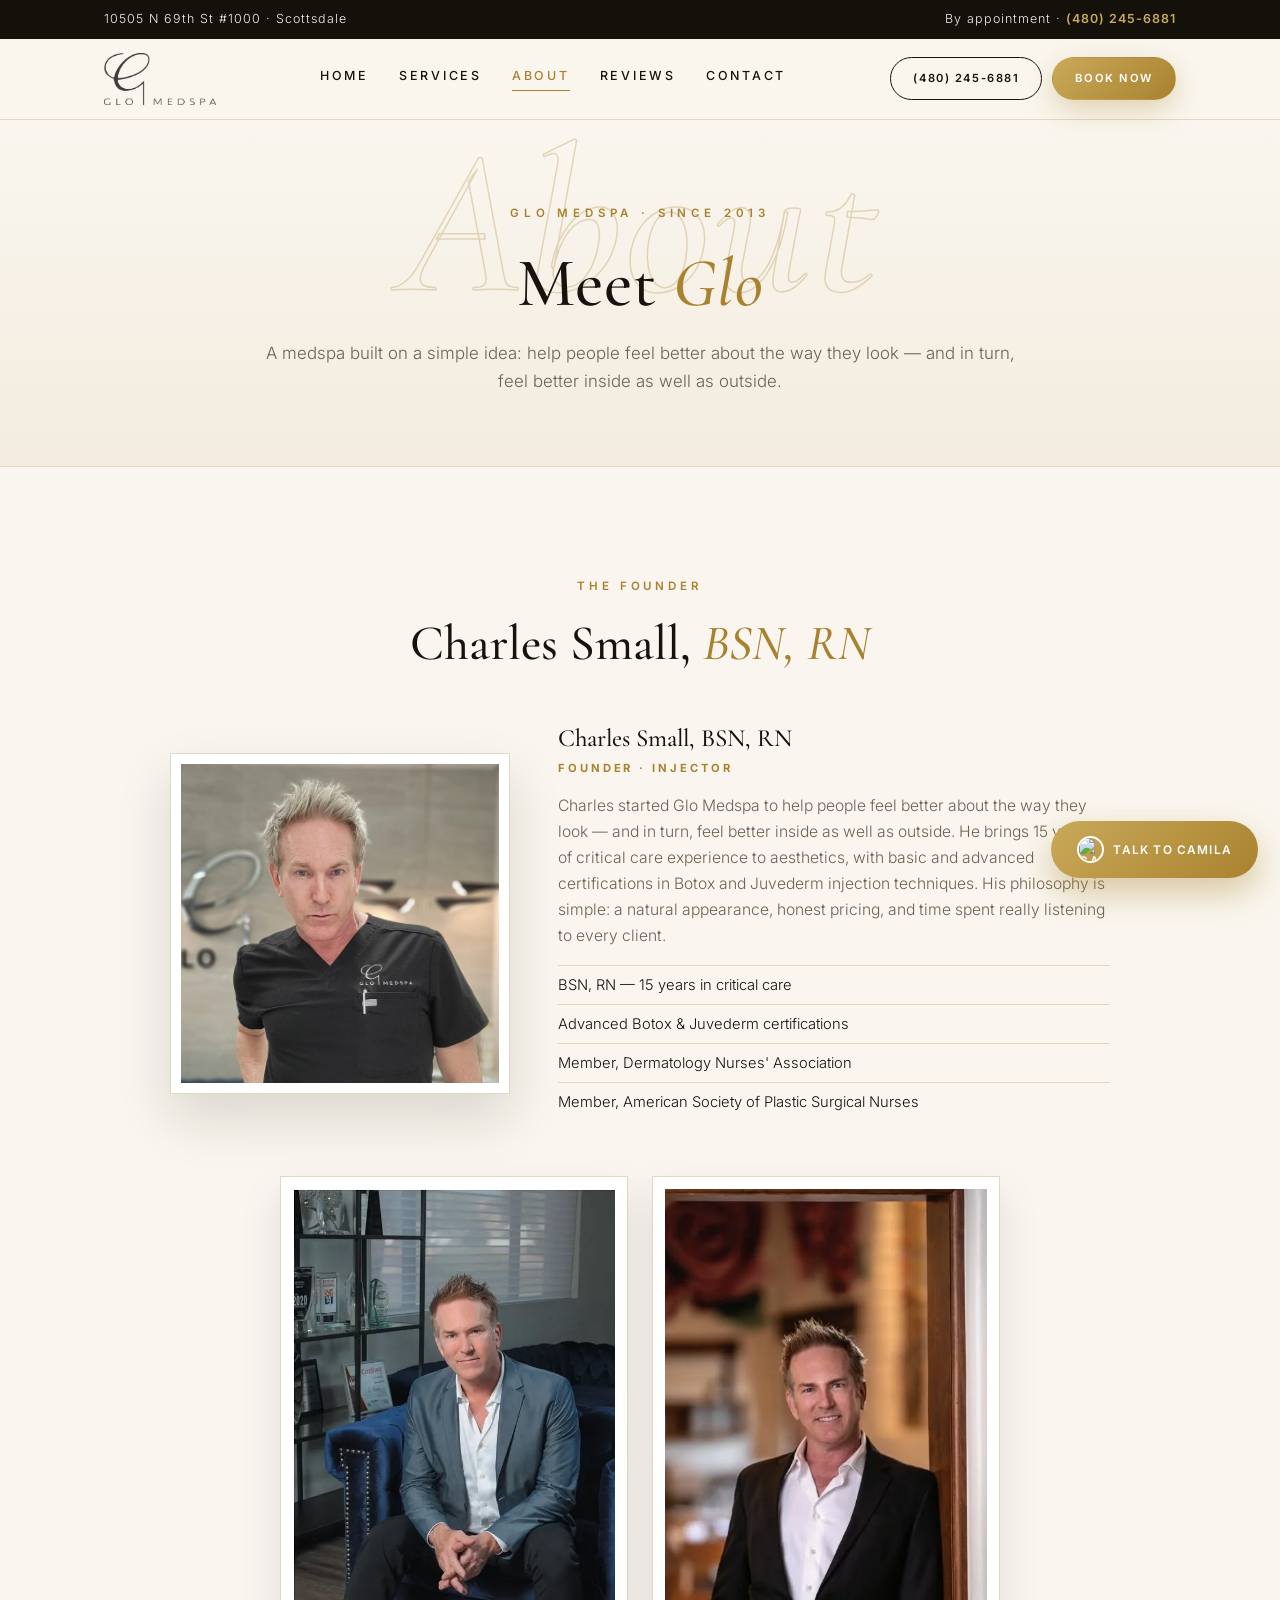
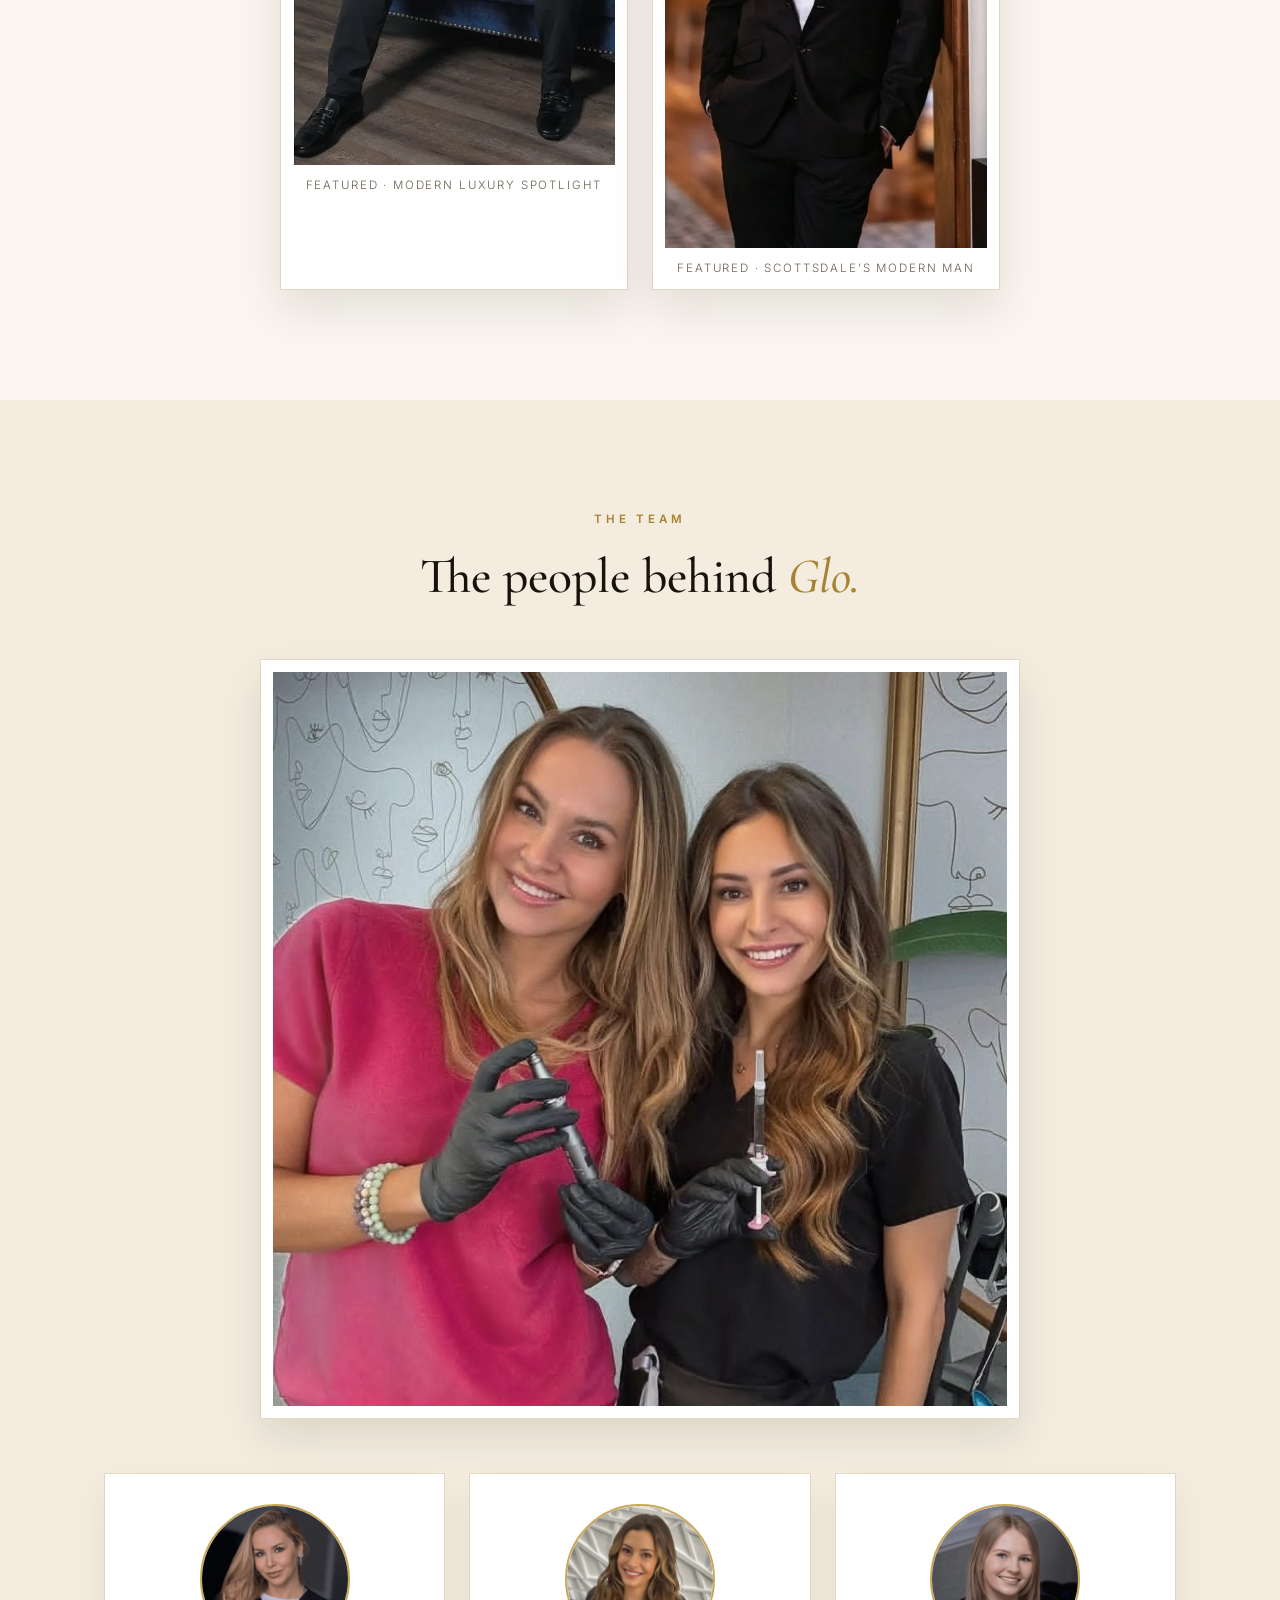
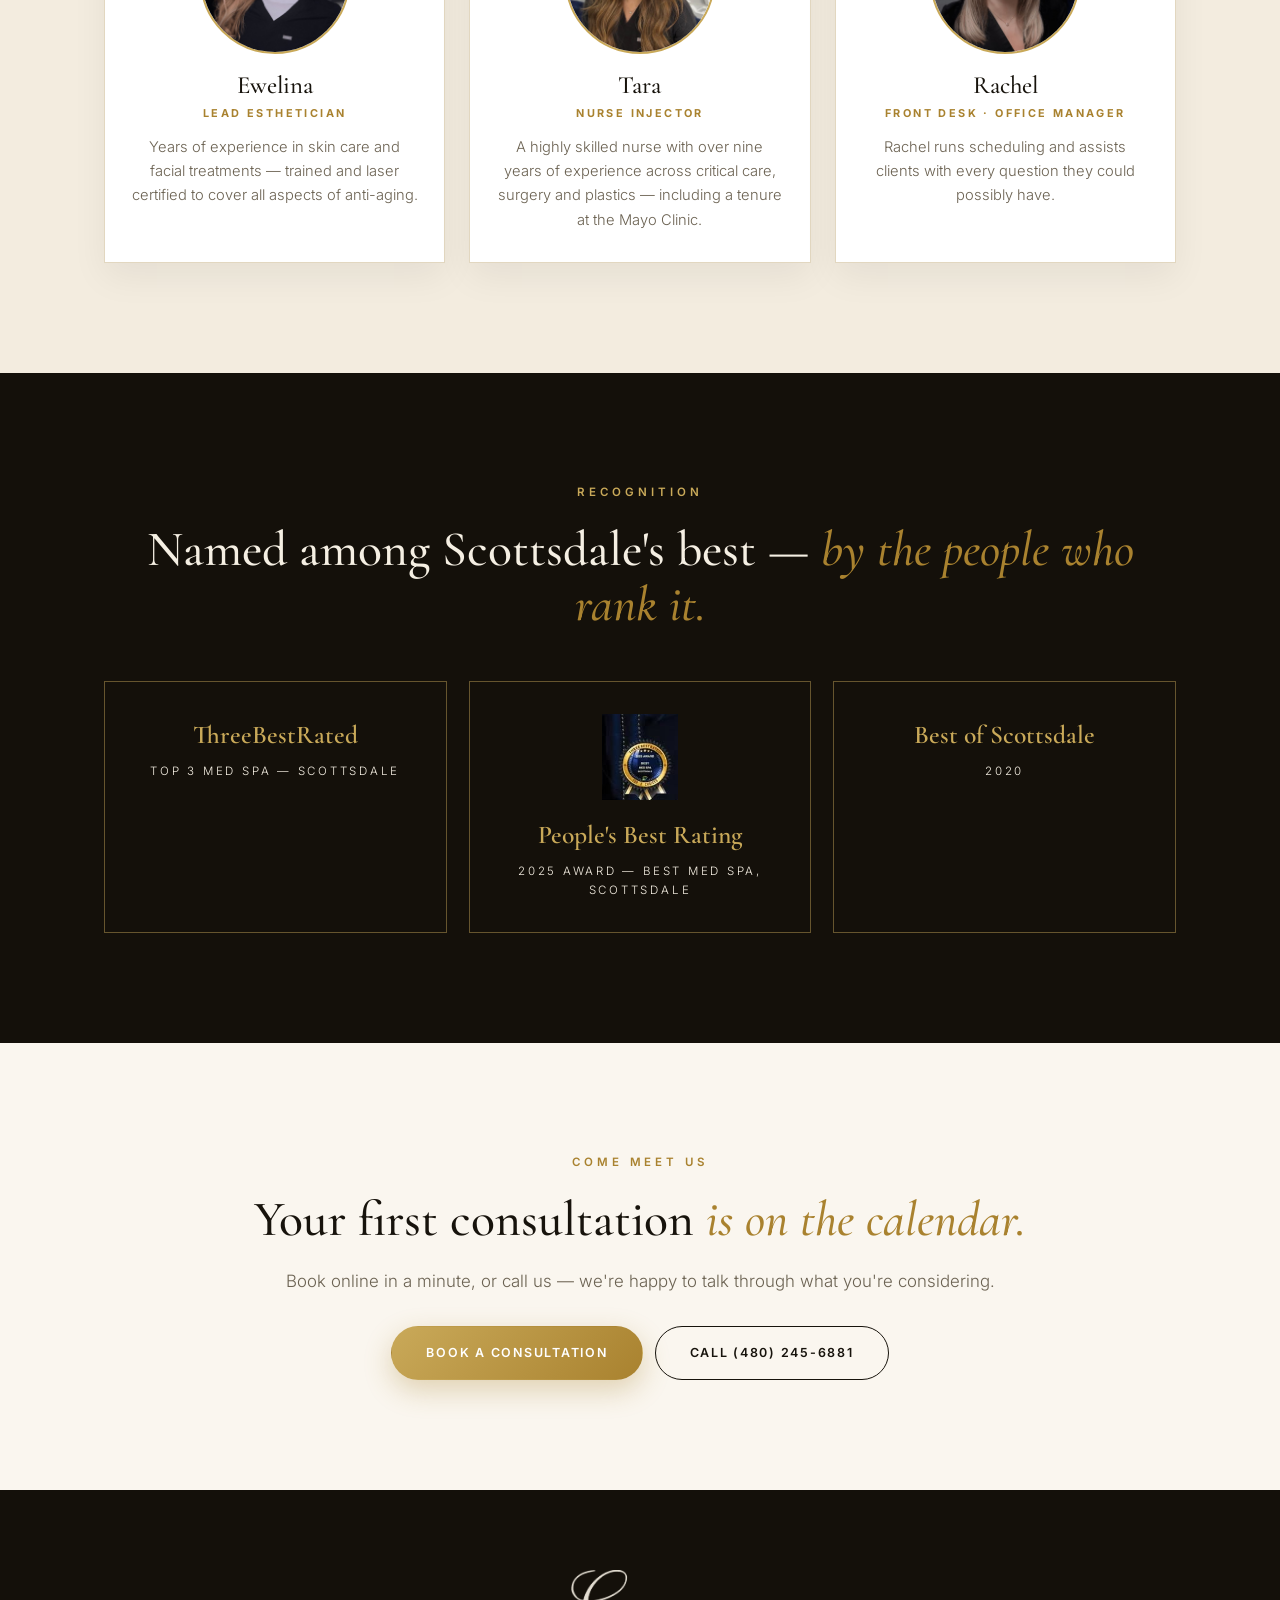
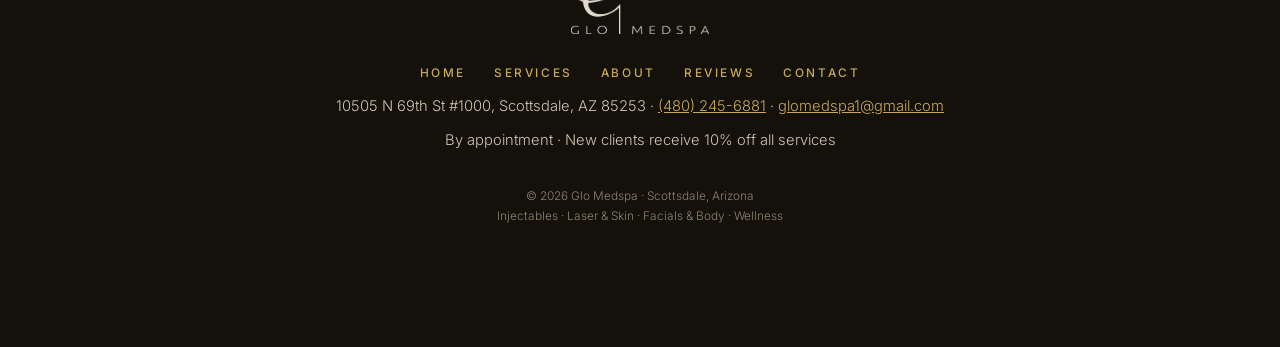
==== commit faf0925c: "Add files via upload" ====
--- a/about.html
+++ b/about.html
@@ -89,9 +89,9 @@
 </div></footer>
 
 <div class="stickybar"><a href="tel:+14802456881">Call</a><a class="primary" href="https://booknow.appointment-plus.com/82k0ek10/" target="_blank" rel="noopener">Book</a><a href="https://www.google.com/maps/search/?api=1&query=10505+N+69th+St+%231000+Scottsdale+AZ+85253" target="_blank" rel="noopener">Directions</a></div>
-<button class="chat-launcher" id="chatOpen" type="button">Talk to Camila</button>
+<button class="chat-launcher" id="chatOpen" type="button"><img class="chat-face" src="assets/camila.jpg" alt="Camila">Talk to Camila</button>
 <div class="chat-panel" id="chatPanel">
-<div class="cp-head"><div class="nm">Camila — Glo Medspa</div><div class="lbl">Front Desk</div></div>
+<div class="cp-head"><img class="cp-face" src="assets/camila.jpg" alt="Camila"><div><div class="nm">Camila — Glo Medspa</div><div class="lbl">Front Desk</div></div></div>
 <div class="cp-body" id="cpBody"><div class="cp-msg" id="cpGreeting"></div></div>
 <div class="cp-quick" id="cpQuick"></div>
 <div class="cp-foot">Prefer to call? <a href="tel:+14802456881">(480) 245-6881</a></div>
--- a/styles.css
+++ b/styles.css
@@ -43,9 +43,9 @@
 /* home hero — three planes: outlined word behind, photo mid, CTA overlapping */
 .hero{position:relative;padding:84px 0 0;overflow:hidden;background:linear-gradient(180deg,var(--paper) 0%,var(--paper2) 100%)}
 .ghostword{position:absolute;top:2px;left:50%;transform:translateX(-50%);font-family:var(--serif);font-style:italic;font-weight:600;font-size:clamp(9rem,26vw,21rem);line-height:1;color:transparent;-webkit-text-stroke:1.5px rgba(169,130,47,.28);letter-spacing:.02em;pointer-events:none;user-select:none;z-index:0}
-.hero-grid{position:relative;z-index:2;display:grid;grid-template-columns:1.05fr .95fr;gap:40px;align-items:center;text-align:center}
-.hero-txt{position:relative;z-index:3}
-.hero .sub{max-width:560px;margin:24px auto 0;color:var(--mut);font-size:1.08rem}
+.hero-grid{position:relative;z-index:2;text-align:center}
+.hero-txt{position:relative;z-index:3;max-width:980px;margin:0 auto}
+.hero .sub{max-width:760px;margin:24px auto 0;color:var(--mut);font-size:1.08rem}
 .hero-btns{margin-top:32px;display:flex;gap:12px;justify-content:center;flex-wrap:wrap}
 .hero-fig{position:relative;z-index:2;max-width:480px;margin:0 auto;width:100%}
 .hero-fig figure{background:#fff;padding:14px 14px 0;border:1px solid var(--line);box-shadow:0 30px 60px rgba(23,19,12,.14);position:relative}
@@ -53,7 +53,7 @@
 .hero-fig img{width:100%;height:auto}
 .hero-fig figcaption{display:flex;justify-content:space-between;gap:10px;padding:13px 4px;font-size:.74rem;letter-spacing:.18em;text-transform:uppercase;color:var(--mut)}
 .hero-book{position:relative;z-index:3;margin-top:-24px}
-@media(min-width:901px){.hero-txt{margin-right:-64px}}
+
 .trust{position:relative;z-index:2;margin:64px auto 0;border-top:1px solid var(--line);padding:34px 0 44px}
 .trust .grid{display:grid;grid-template-columns:repeat(4,1fr);gap:0}
 .trust .cell{padding:0 18px}
@@ -172,12 +172,34 @@
 .foot-nav a:hover{color:var(--gold-soft)}
 .foot-line{font-size:.92rem;color:#CFC6B2;margin-top:10px}
 .foot-small{max-width:760px;margin:34px auto 0;font-size:.74rem;color:#8d8471;line-height:1.7}
+/* service detail pages */
+section[id]{scroll-margin-top:84px}
+.jumpnav{display:flex;flex-wrap:wrap;gap:9px;justify-content:center;max-width:940px;margin:36px auto 0}
+.jumpnav a{font-size:.7rem;font-weight:600;letter-spacing:.16em;text-transform:uppercase;text-decoration:none;color:var(--ink);border:1px solid var(--line);border-radius:999px;padding:9px 16px;background:#fff;transition:all .25s}
+.jumpnav a:hover{border-color:var(--gold);color:var(--gold)}
+.detail{padding:72px 0}
+.detail.alt{background:var(--paper2)}
+.detail h2{font-size:clamp(1.9rem,3.6vw,2.6rem)}
+.detail p{max-width:720px;margin:16px auto 0;color:var(--mut);font-size:1rem}
+.detail .dfig{max-width:720px;margin:36px auto 0;border:1px solid var(--line);background:#fff;padding:10px 10px 0;box-shadow:0 16px 36px rgba(23,19,12,.08)}
+.detail .dfig .ph{height:340px;overflow:hidden}
+.detail .dfig img{width:100%;height:100%;object-fit:cover;object-position:center top}
+.detail .dfig figcaption{padding:10px 4px;font-size:.7rem;letter-spacing:.18em;text-transform:uppercase;color:var(--mut)}
+.textlink{display:inline-block;margin-top:24px;font-size:.74rem;font-weight:700;letter-spacing:.2em;text-transform:uppercase;text-decoration:none;color:var(--gold)}
+.textlink:hover{text-decoration:underline}
+.names li a{color:inherit;text-decoration:none}
+.names li a:hover{color:var(--gold);text-decoration:underline}
+.group .photo-row a{text-decoration:none;color:inherit;display:block}
+@media(max-width:900px){.detail .dfig .ph{height:280px}}
 /* sticky bars + chat */
 .stickybar{display:none}
 .chat-launcher{position:fixed;right:22px;bottom:22px;z-index:80;background:linear-gradient(135deg,var(--gold-soft),var(--gold));color:#fff;border:none;border-radius:999px;padding:15px 26px;font-family:var(--sans);font-weight:600;letter-spacing:.1em;text-transform:uppercase;font-size:.74rem;cursor:pointer;box-shadow:0 14px 34px rgba(169,130,47,.42)}
 .chat-panel{position:fixed;right:22px;bottom:84px;z-index:81;width:350px;max-width:calc(100vw - 32px);background:#fff;border:1px solid var(--line);box-shadow:0 30px 70px rgba(23,19,12,.3);display:none;flex-direction:column;overflow:hidden;border-radius:14px;text-align:left}
 .chat-panel.open{display:flex}
-.cp-head{background:var(--dark);color:var(--bone);padding:15px 18px}
+.chat-launcher{display:flex;align-items:center;gap:9px}
+.chat-face{width:27px;height:27px;border-radius:50%;object-fit:cover;border:2px solid #fff}
+.cp-head{background:var(--dark);color:var(--bone);padding:15px 18px;display:flex;align-items:center;gap:12px}
+.cp-face{width:44px;height:44px;border-radius:50%;object-fit:cover;border:2px solid var(--gold)}
 .cp-head .nm{font-family:var(--serif);font-size:1.12rem}
 .cp-head .lbl{font-size:.64rem;letter-spacing:.18em;text-transform:uppercase;color:var(--gold-soft)}
 .cp-body{padding:16px;display:flex;flex-direction:column;gap:9px;max-height:300px;overflow-y:auto}
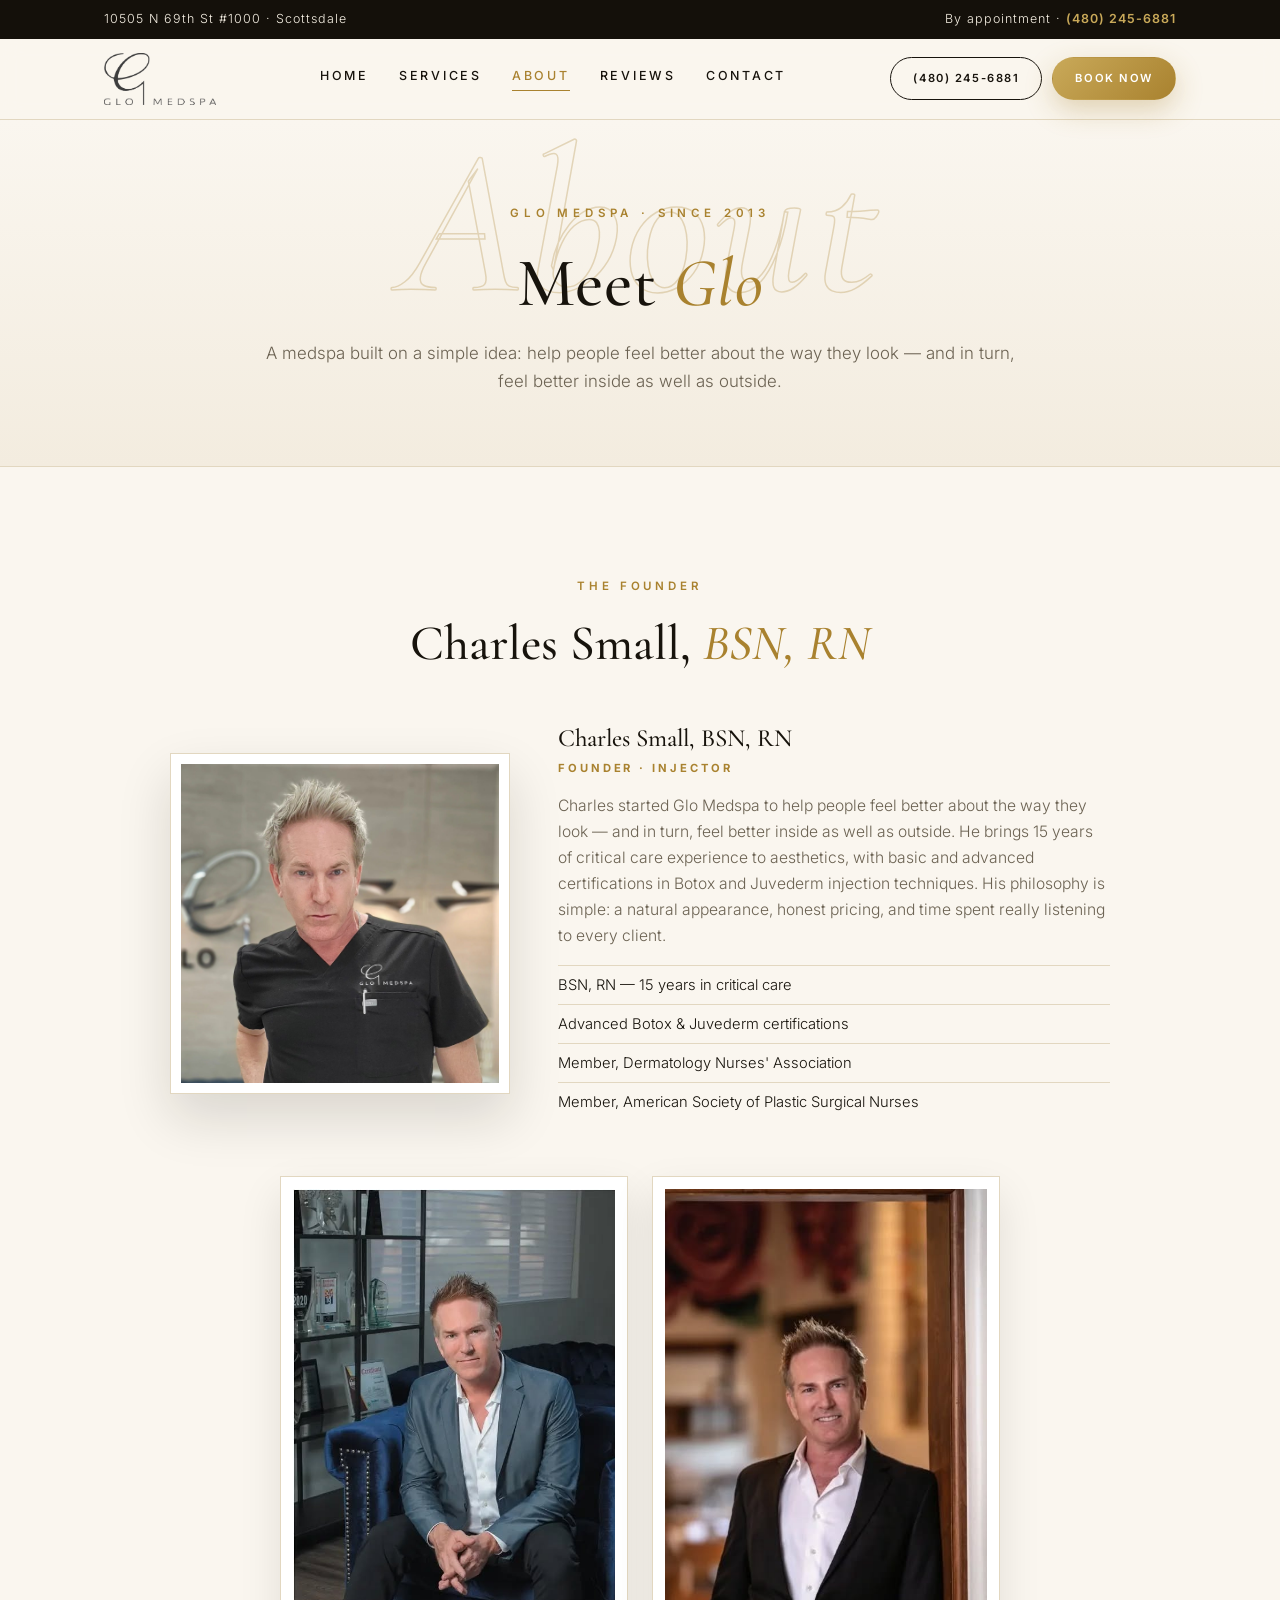
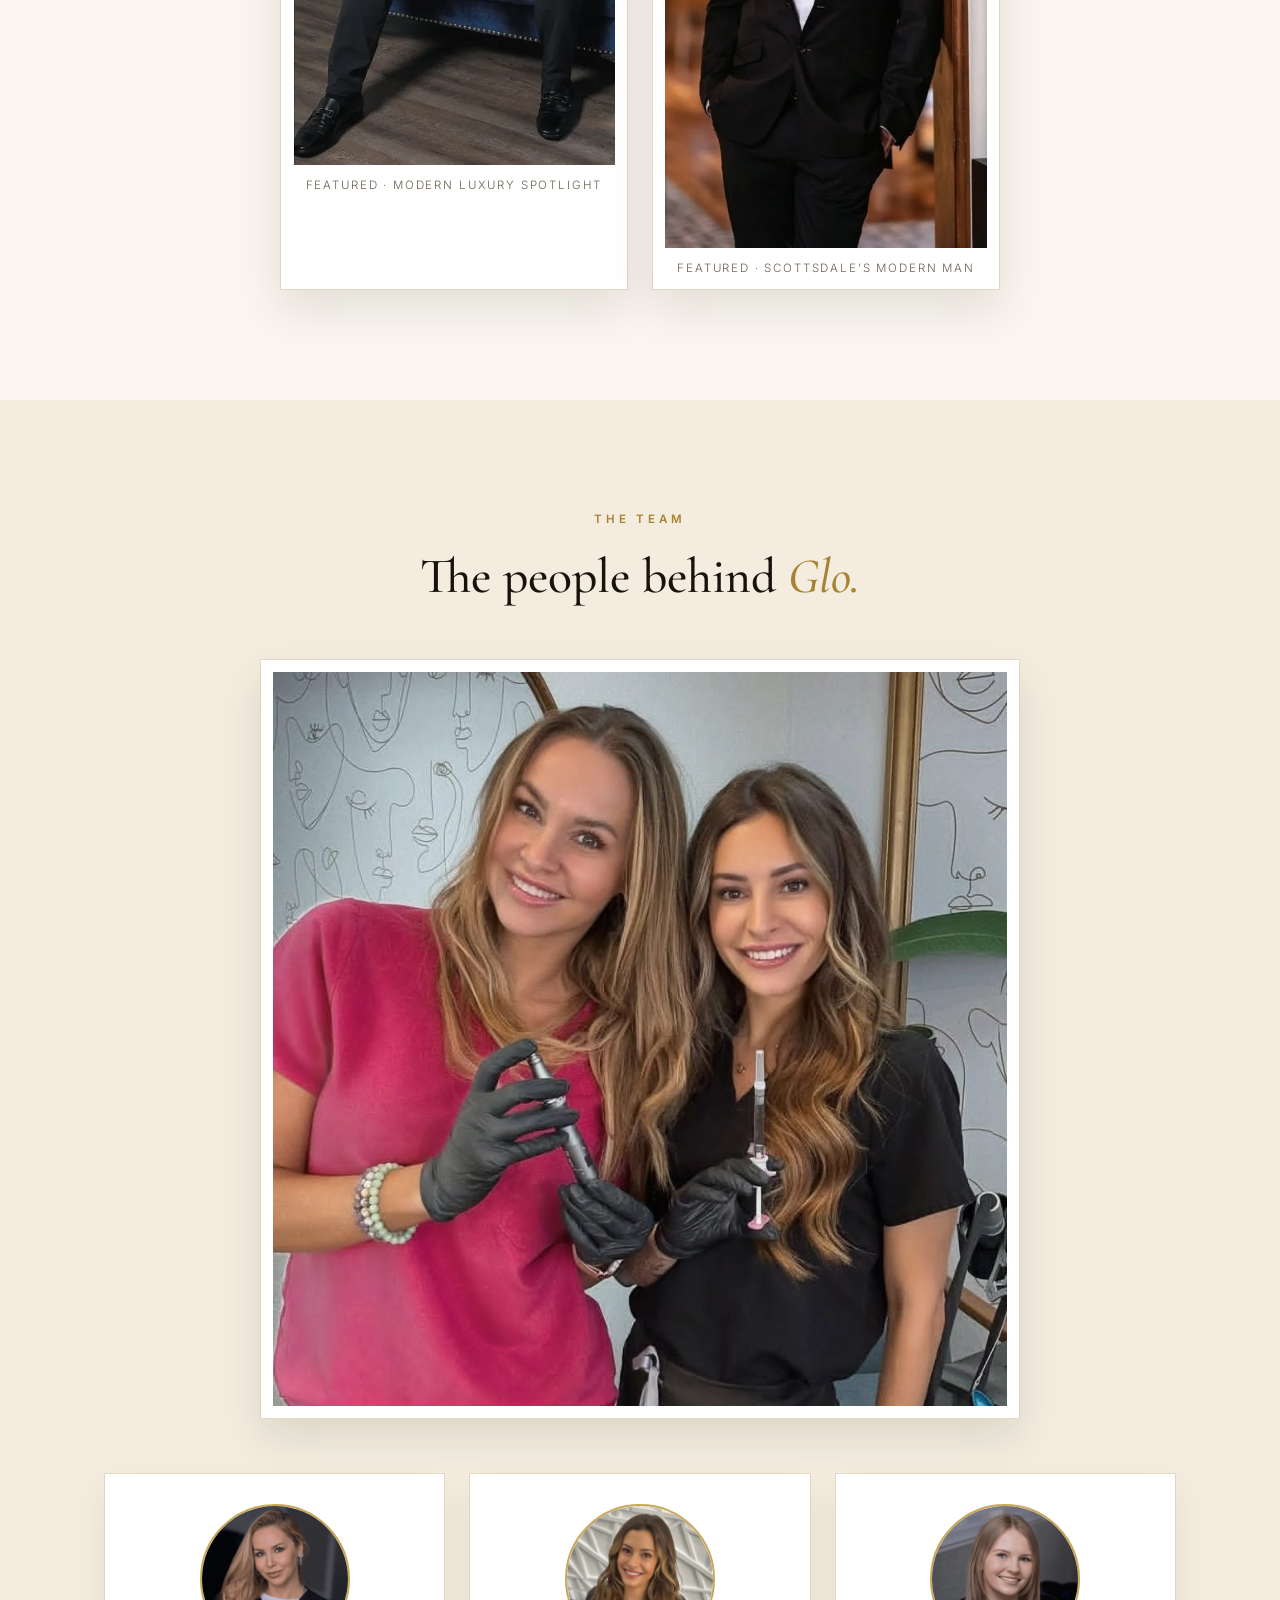
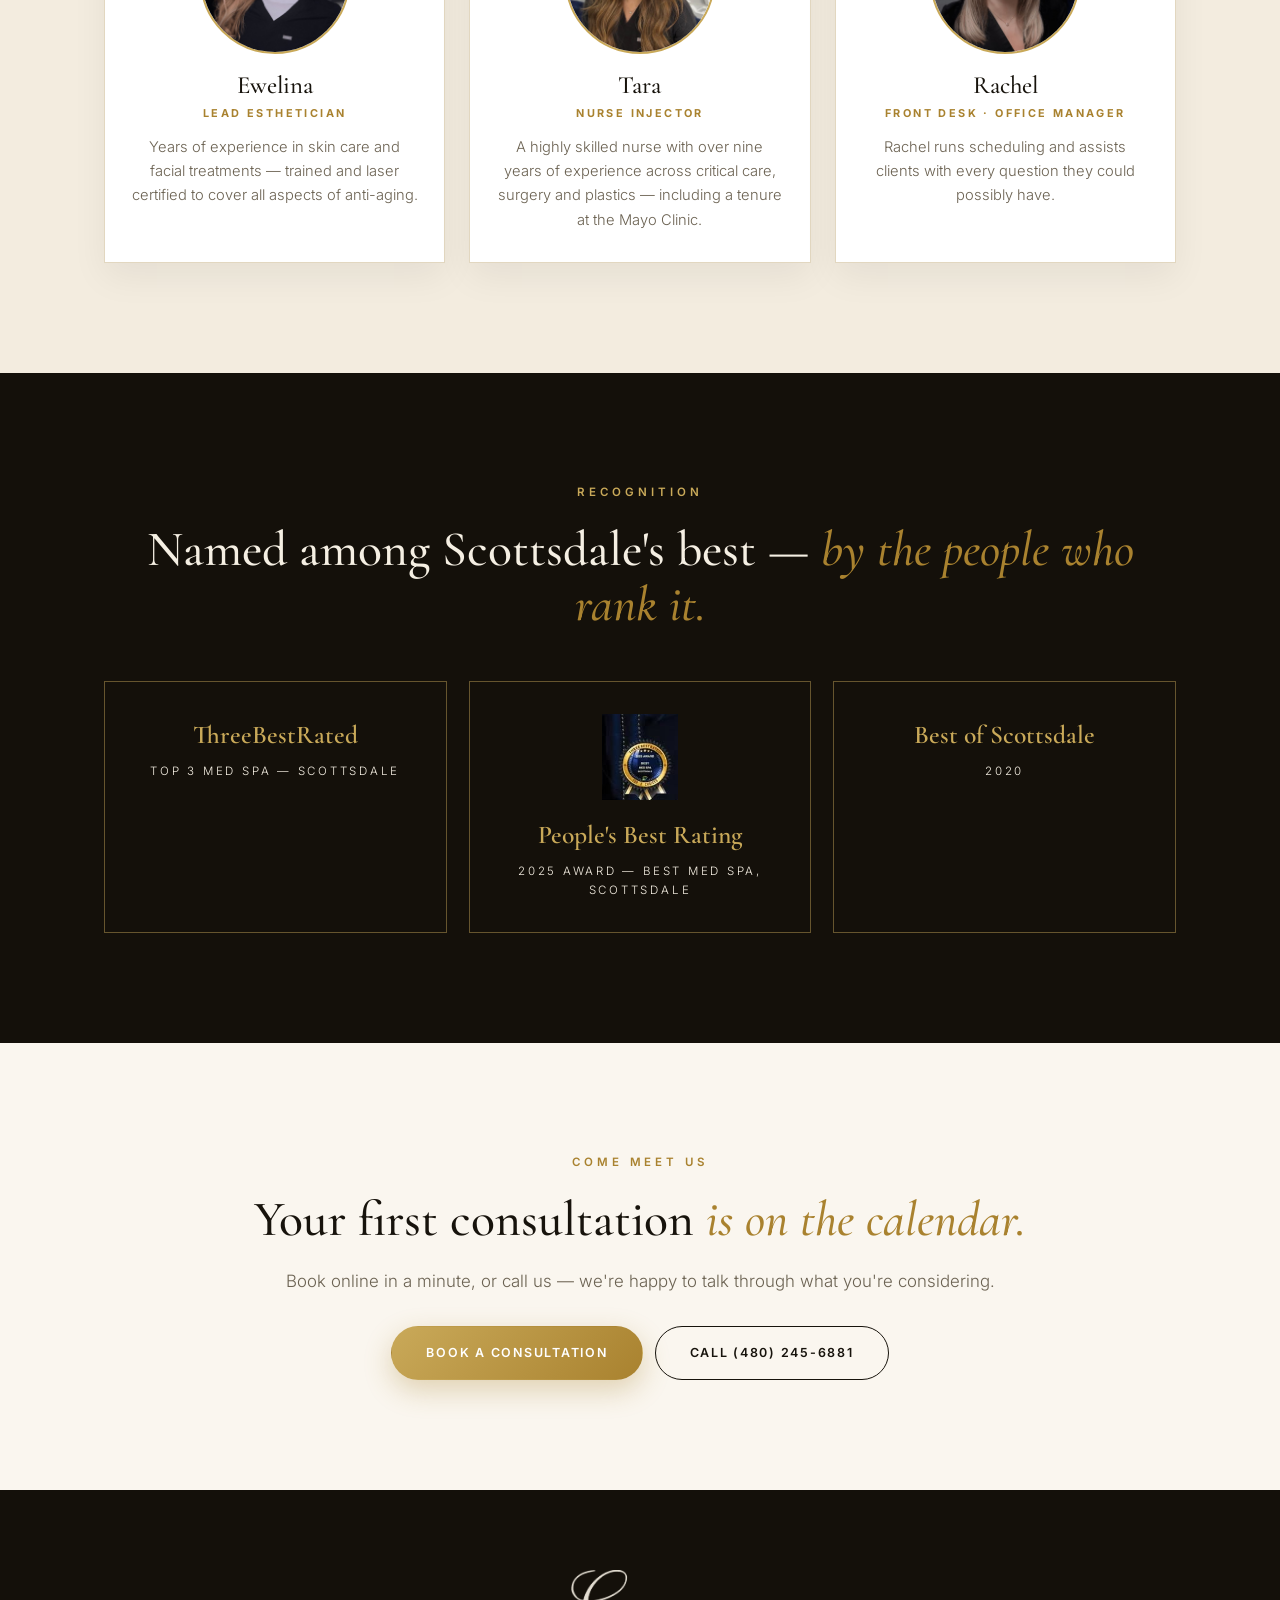
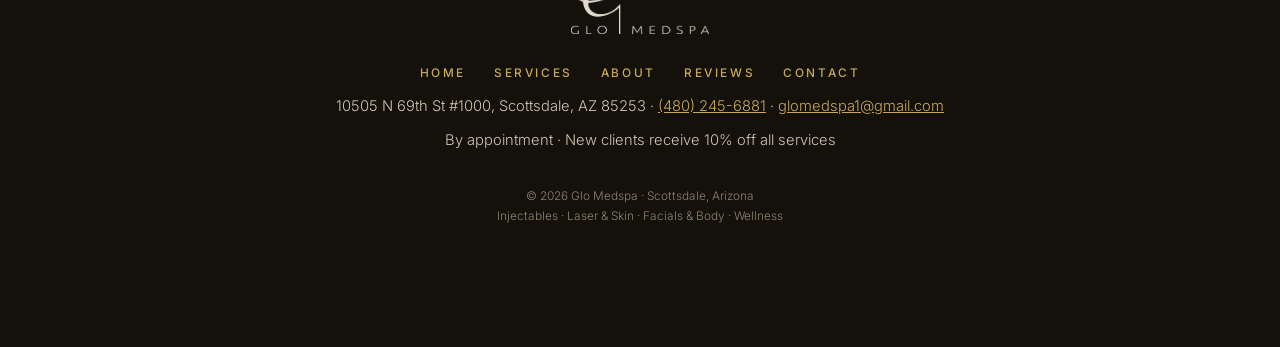
==== commit b0d8970a: "Add files via upload" ====
--- a/about.html
+++ b/about.html
@@ -89,14 +89,6 @@
 </div></footer>
 
 <div class="stickybar"><a href="tel:+14802456881">Call</a><a class="primary" href="https://booknow.appointment-plus.com/82k0ek10/" target="_blank" rel="noopener">Book</a><a href="https://www.google.com/maps/search/?api=1&query=10505+N+69th+St+%231000+Scottsdale+AZ+85253" target="_blank" rel="noopener">Directions</a></div>
-<button class="chat-launcher" id="chatOpen" type="button"><img class="chat-face" src="assets/camila.jpg" alt="Camila">Talk to Camila</button>
-<div class="chat-panel" id="chatPanel">
-<div class="cp-head"><img class="cp-face" src="assets/camila.jpg" alt="Camila"><div><div class="nm">Camila — Glo Medspa</div><div class="lbl">Front Desk</div></div></div>
-<div class="cp-body" id="cpBody"><div class="cp-msg" id="cpGreeting"></div></div>
-<div class="cp-quick" id="cpQuick"></div>
-<div class="cp-foot">Prefer to call? <a href="tel:+14802456881">(480) 245-6881</a></div>
-</div>
-<script>window.BIZ = {"name": "Glo Medspa", "short": "Glo", "phone": "(480) 245-6881", "tel": "+14802456881", "kb": {"greeting": "Hi, thanks for calling Glo Medspa, this is Camila — how can I help you today?", "services": "Glo offers injectables (Botox, Dysport, fillers, PDO threads), laser treatments, facials, body contouring and wellness injections. What are you interested in?", "book": "Wonderful — you can book instantly on our booking page, or give me your name and what you'd like, and I'll capture the request now.", "location": "We're at 10505 N 69th St #1000, Scottsdale. Directions are on the Contact page.", "price": "Pricing depends on your treatment plan, so Charles goes over it honestly at your consultation — no pressure, ever. New clients receive 10% off all services. Shall I book you a consultation?", "hours": "Glo sees clients by appointment, and same-day appointments are often available. I can book you right now — what day works for you?"}};</script>
-<script src="widget.js"></script>
+<script src="https://widgets.leadconnectorhq.com/loader.js" data-resources-url="https://widgets.leadconnectorhq.com/chat-widget/loader.js" data-widget-id="6afba85775f0c3a5207d0728"></script>
 </body>
 </html>
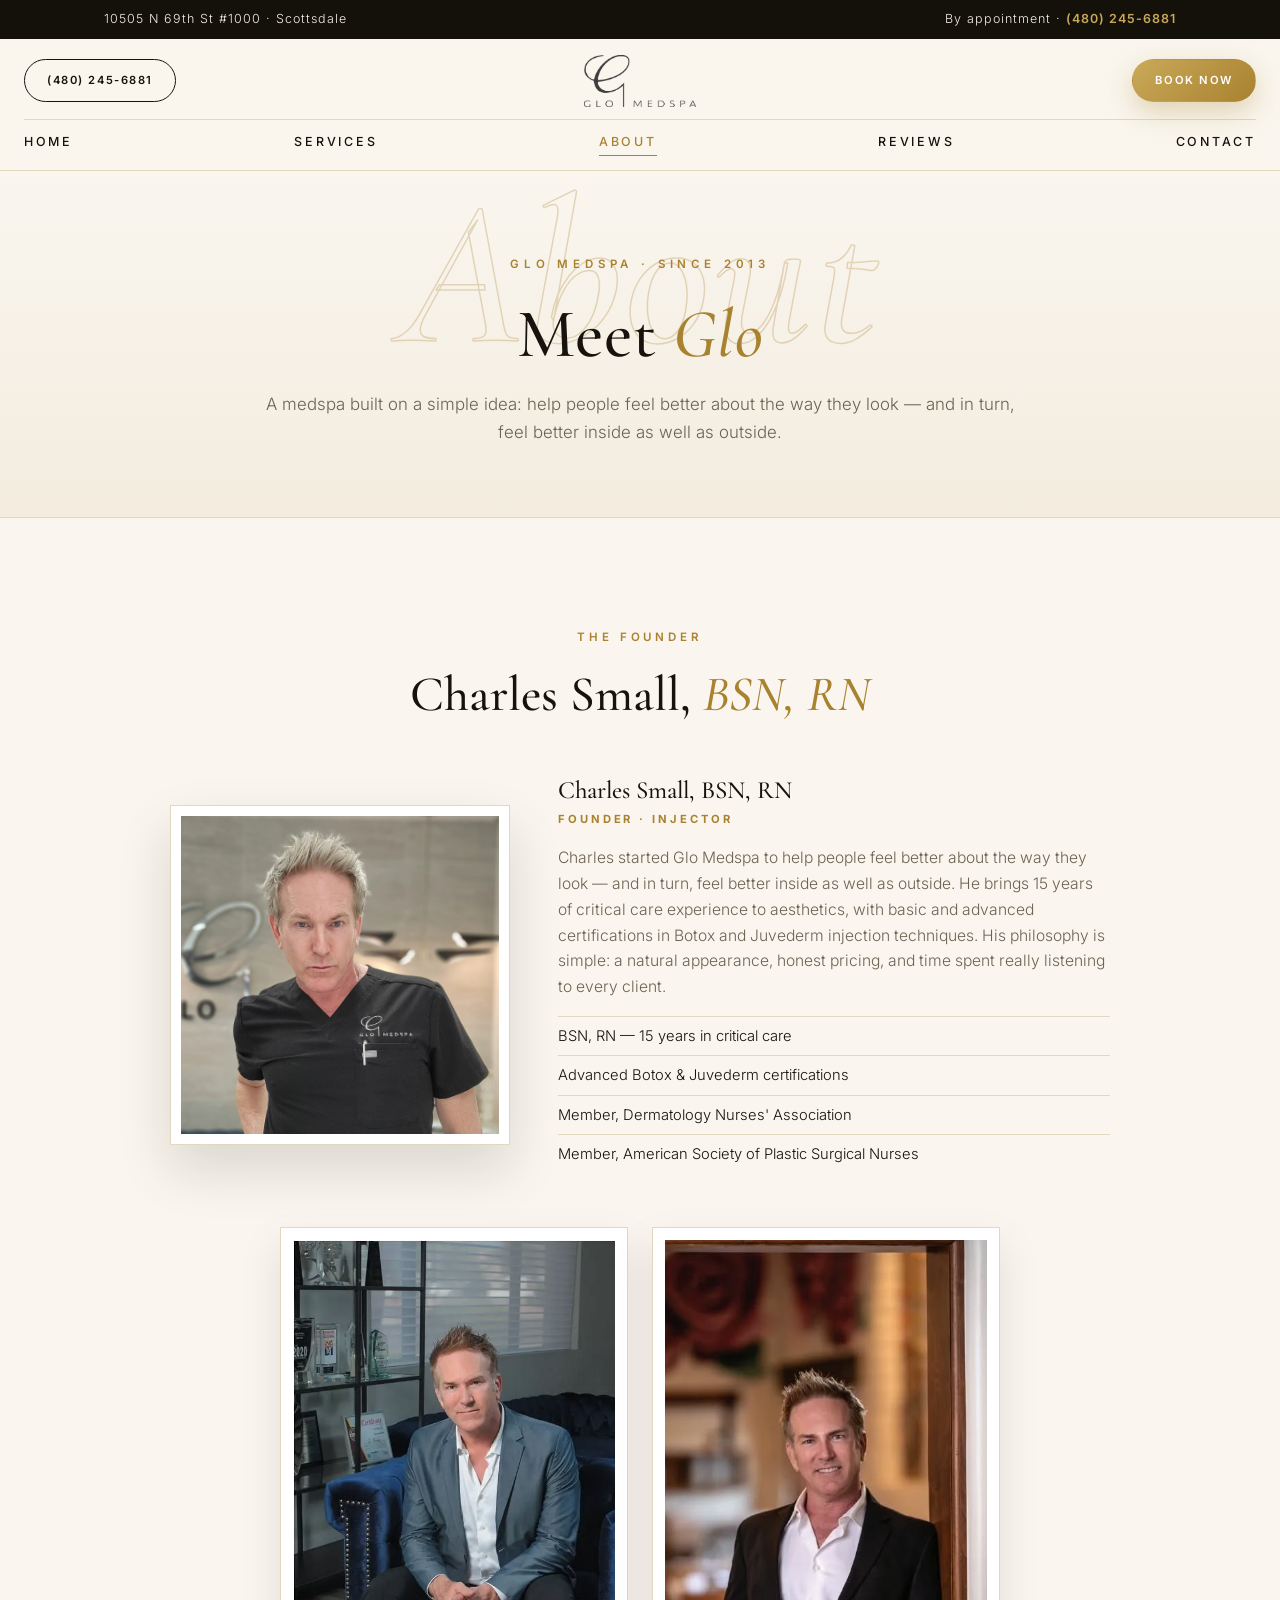
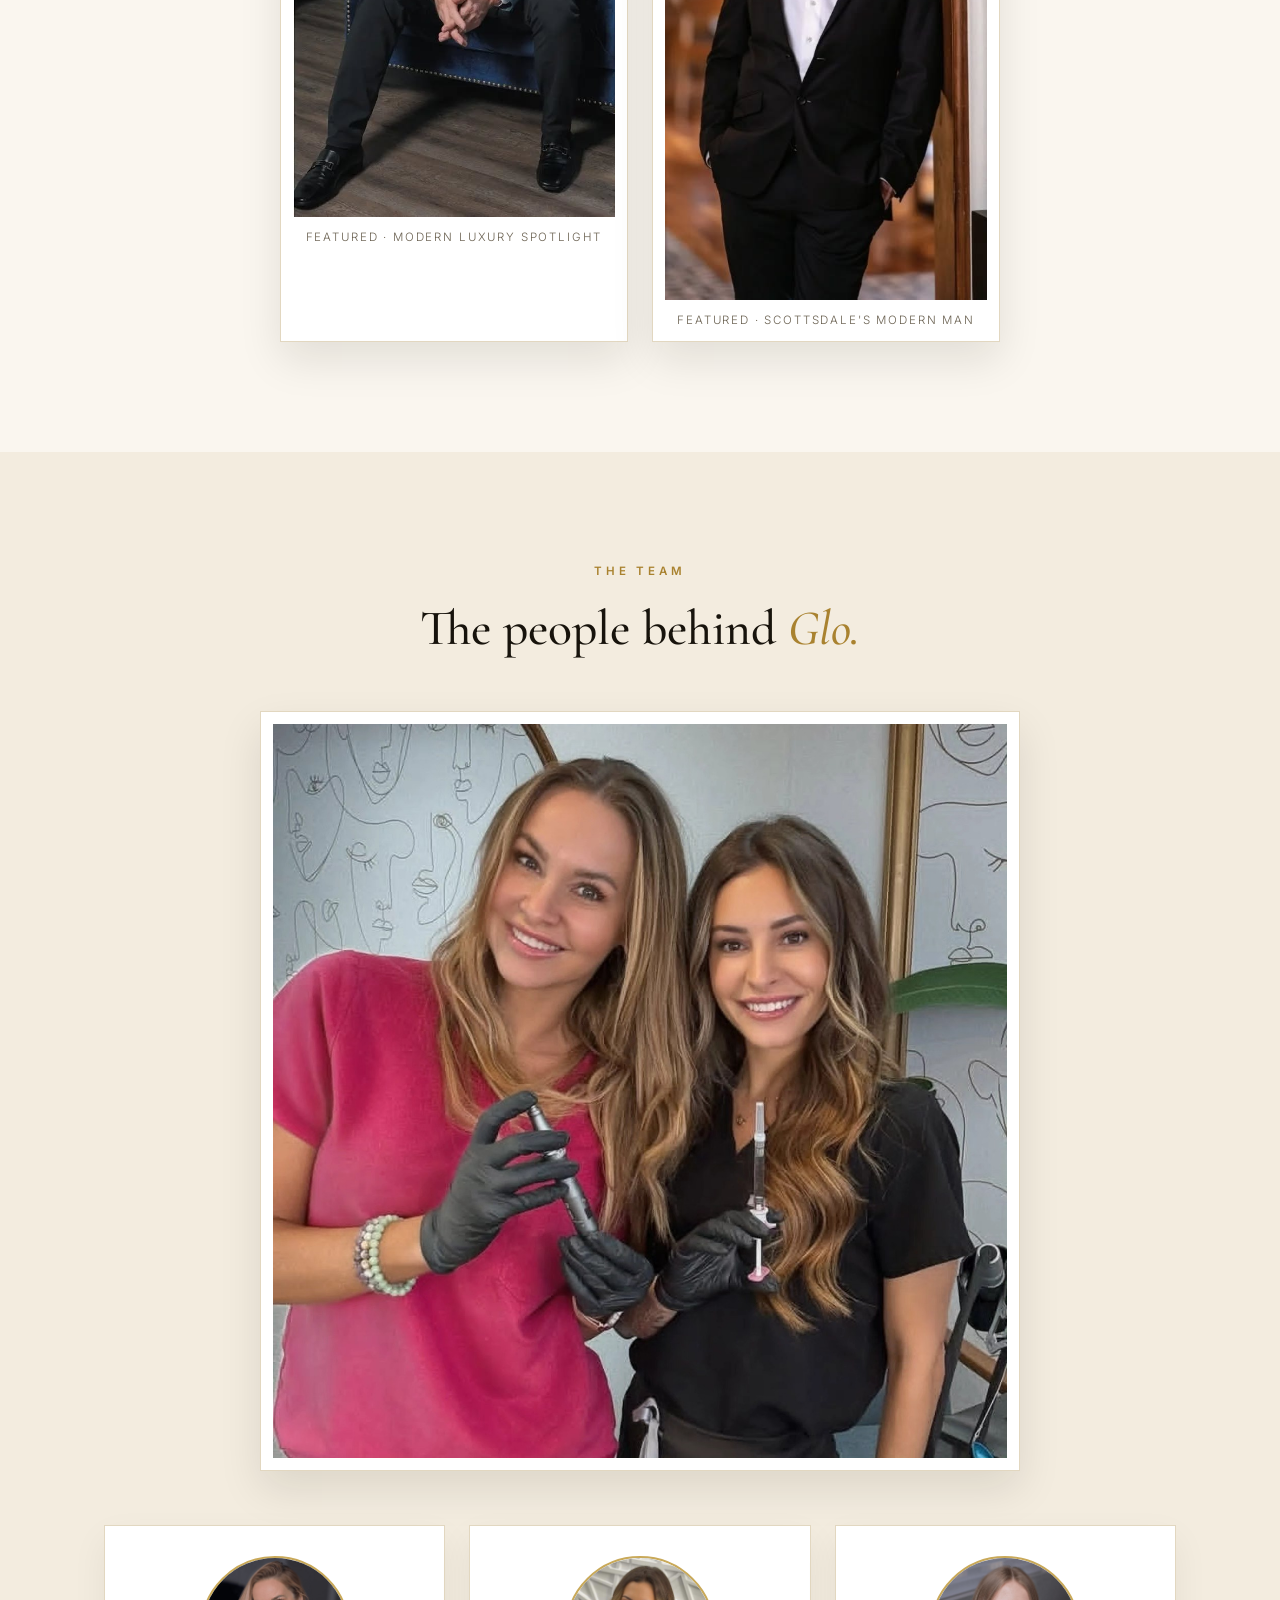
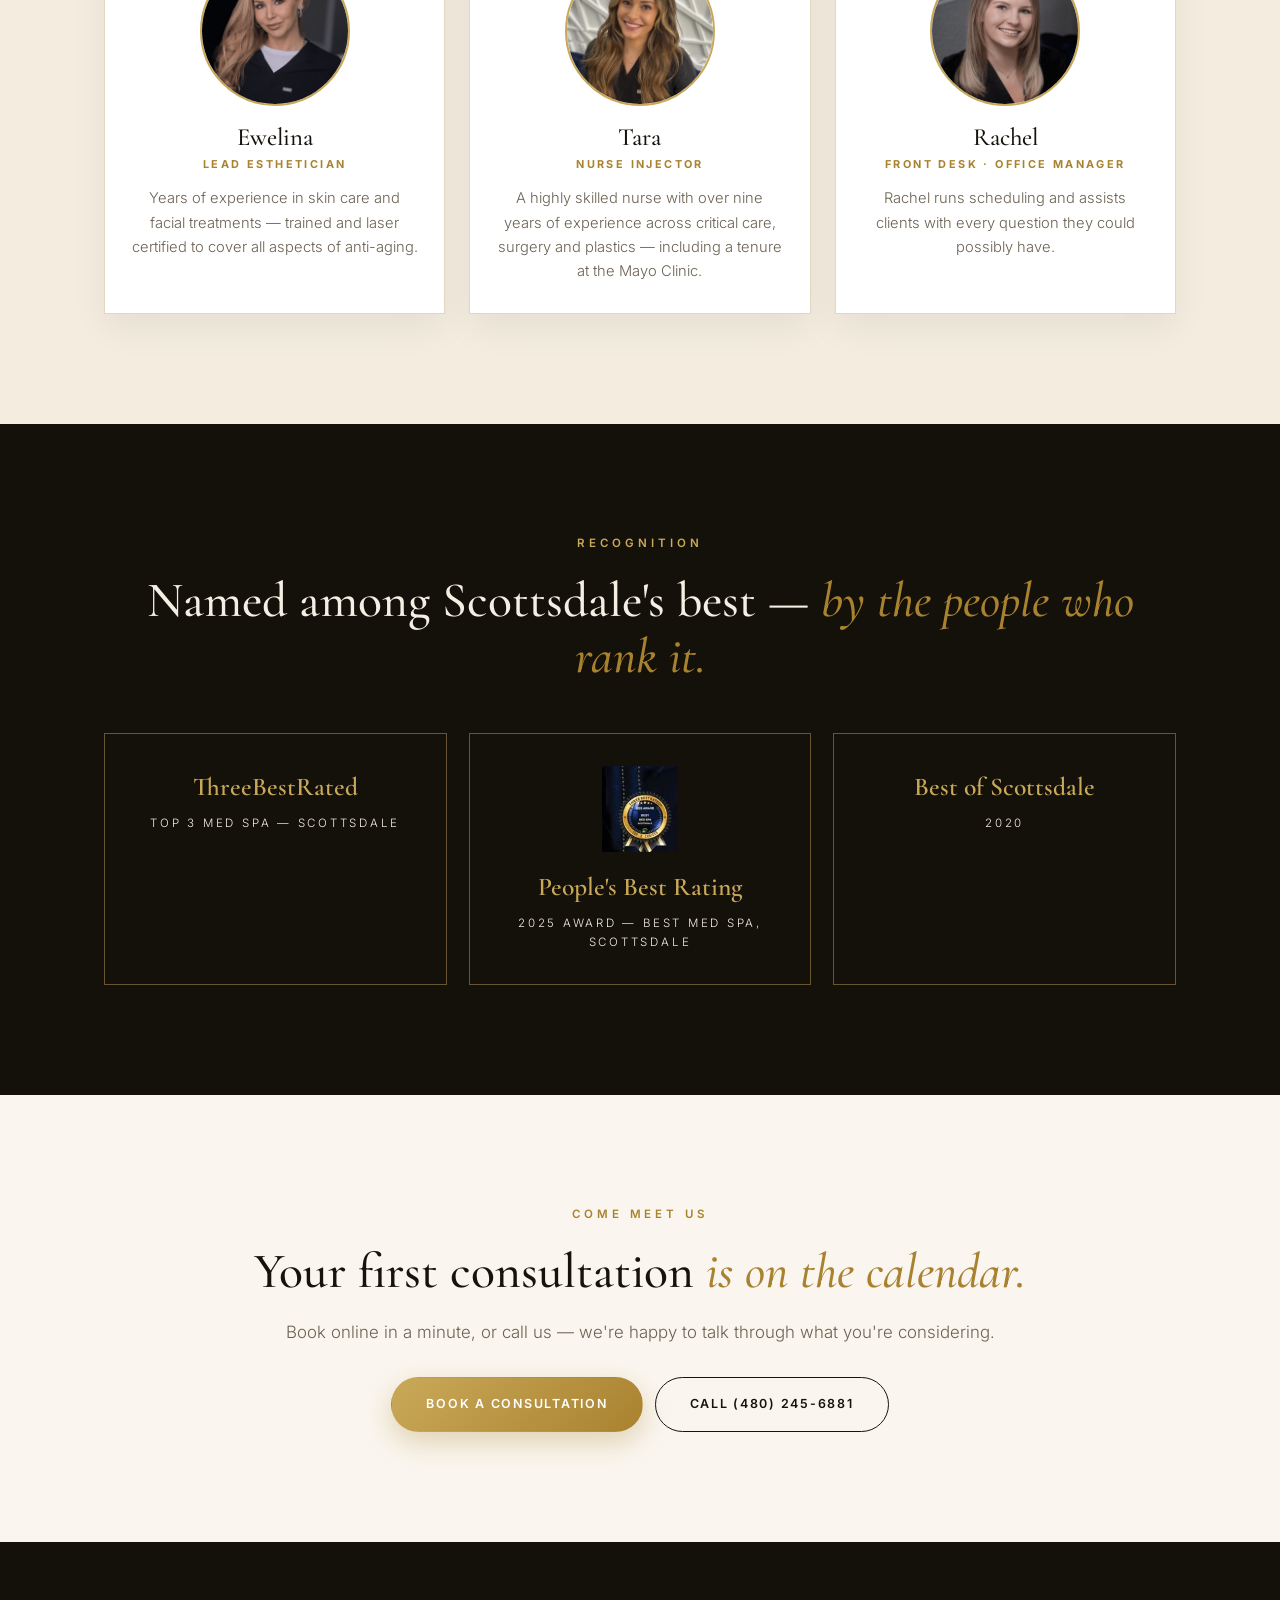
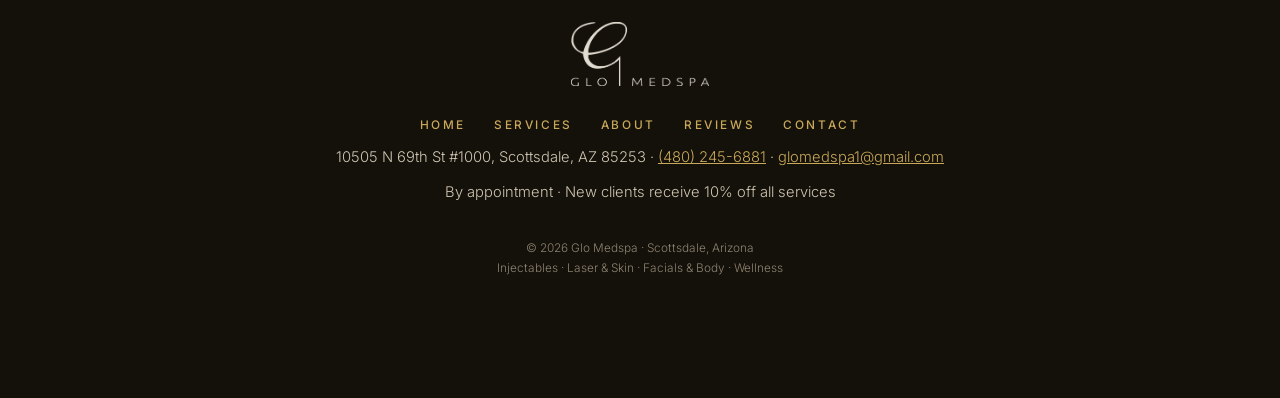
==== commit 4c8d5ec9: "Header: logo centered, navigation stretched full width" ====
--- a/about.html
+++ b/about.html
@@ -23,10 +23,11 @@
 <span>By appointment · <a href="tel:+14802456881">(480) 245-6881</a></span>
 </div></div>
 
-<header class="site"><div class="wrap">
+<header class="site"><div class="wrap head-wrap">
+<div class="head-side left"><a class="btn ghost small" href="tel:+14802456881">(480) 245-6881</a></div>
 <a class="brand" href="index.html"><img src="assets/logo.png" alt="Glo Medspa"></a>
 <nav class="main"><a href="index.html">Home</a><a href="services.html">Services</a><a href="about.html" class="active">About</a><a href="reviews.html">Reviews</a><a href="contact.html">Contact</a></nav>
-<div class="head-cta"><a class="btn ghost small" href="tel:+14802456881">(480) 245-6881</a><a class="btn solid small" href="https://booknow.appointment-plus.com/82k0ek10/" target="_blank" rel="noopener">Book Now</a></div>
+<div class="head-side right"><a class="btn solid small" href="https://booknow.appointment-plus.com/82k0ek10/" target="_blank" rel="noopener">Book Now</a></div>
 </div></header>
 
 <section class="page-hero">
--- a/styles.css
+++ b/styles.css
@@ -32,14 +32,17 @@
 .topbar .wrap{display:flex;justify-content:space-between;gap:16px;flex-wrap:wrap}
 .topbar a{color:var(--gold-soft);text-decoration:none;font-weight:600}
 header.site{position:sticky;top:0;z-index:60;background:rgba(250,246,239,.94);backdrop-filter:blur(10px);border-bottom:1px solid var(--line)}
-header.site .wrap{display:flex;align-items:center;justify-content:space-between;gap:18px;padding-top:14px;padding-bottom:14px}
+header.site .wrap.head-wrap{display:grid;grid-template-columns:minmax(0,1fr) auto minmax(0,1fr);align-items:center;gap:12px 18px;padding-top:16px;padding-bottom:14px;max-width:1440px}
+.head-side.left{grid-column:1;grid-row:1;justify-self:start}
+.head-side.right{grid-column:3;grid-row:1;justify-self:end}
+header.site .brand{grid-column:2;grid-row:1;justify-self:center}
+header.site nav.main{grid-column:1/-1;grid-row:2;justify-content:space-between;width:100%;padding-top:12px;border-top:1px solid var(--line)}
 .brand img{height:52px;width:auto}
 nav.main{display:flex;gap:30px}
 nav.main a{color:var(--ink);text-decoration:none;font-size:.78rem;letter-spacing:.22em;text-transform:uppercase;font-weight:500;padding-bottom:3px}
 nav.main a:hover{color:var(--gold)}
 nav.main a.active{color:var(--gold);border-bottom:1px solid var(--gold)}
-.head-cta{display:flex;gap:10px;align-items:center}
-.head-cta .btn{white-space:nowrap}
+.head-side .btn{white-space:nowrap}
 /* home hero — three planes: outlined word behind, photo mid, CTA overlapping */
 .hero{position:relative;padding:84px 0 0;overflow:hidden;background:linear-gradient(180deg,var(--paper) 0%,var(--paper2) 100%)}
 .ghostword{position:absolute;top:2px;left:50%;transform:translateX(-50%);font-family:var(--serif);font-style:italic;font-weight:600;font-size:clamp(9rem,26vw,21rem);line-height:1;color:transparent;-webkit-text-stroke:1.5px rgba(169,130,47,.28);letter-spacing:.02em;pointer-events:none;user-select:none;z-index:0}
@@ -156,6 +159,7 @@
 form.cform input,form.cform select,form.cform textarea{width:100%;padding:13px 15px;border:1px solid var(--line);background:var(--paper);font-family:var(--sans);font-size:.95rem;color:var(--ink)}
 form.cform .row{display:grid;grid-template-columns:1fr 1fr;gap:16px}
 form.cform button{width:100%;margin-top:26px}
+.cform-embed{max-width:560px;margin:0 auto;background:#fff;border:1px solid var(--line);padding:18px;box-shadow:0 18px 40px rgba(23,19,12,.08)}
 .form-note{font-size:.8rem;color:var(--mut);margin-top:16px;text-align:center}
 .form-ok{display:none;max-width:560px;margin:0 auto;background:#fff;border:1px solid var(--gold-soft);padding:38px}
 .form-ok h3{margin-bottom:10px}
@@ -231,7 +235,7 @@
   section{padding:76px 0}
 }
 @media(max-width:640px){
-  .head-cta .btn.ghost{display:none}
+  .head-side.left{display:none}
   .topbar .wrap{justify-content:center}
   .stickybar{display:flex;position:fixed;left:0;right:0;bottom:0;z-index:70;background:var(--dark);border-top:1px solid rgba(201,169,89,.4)}
   .stickybar a{flex:1;text-align:center;padding:15px 0;color:var(--bone);text-decoration:none;font-size:.76rem;letter-spacing:.16em;text-transform:uppercase;font-weight:600}
